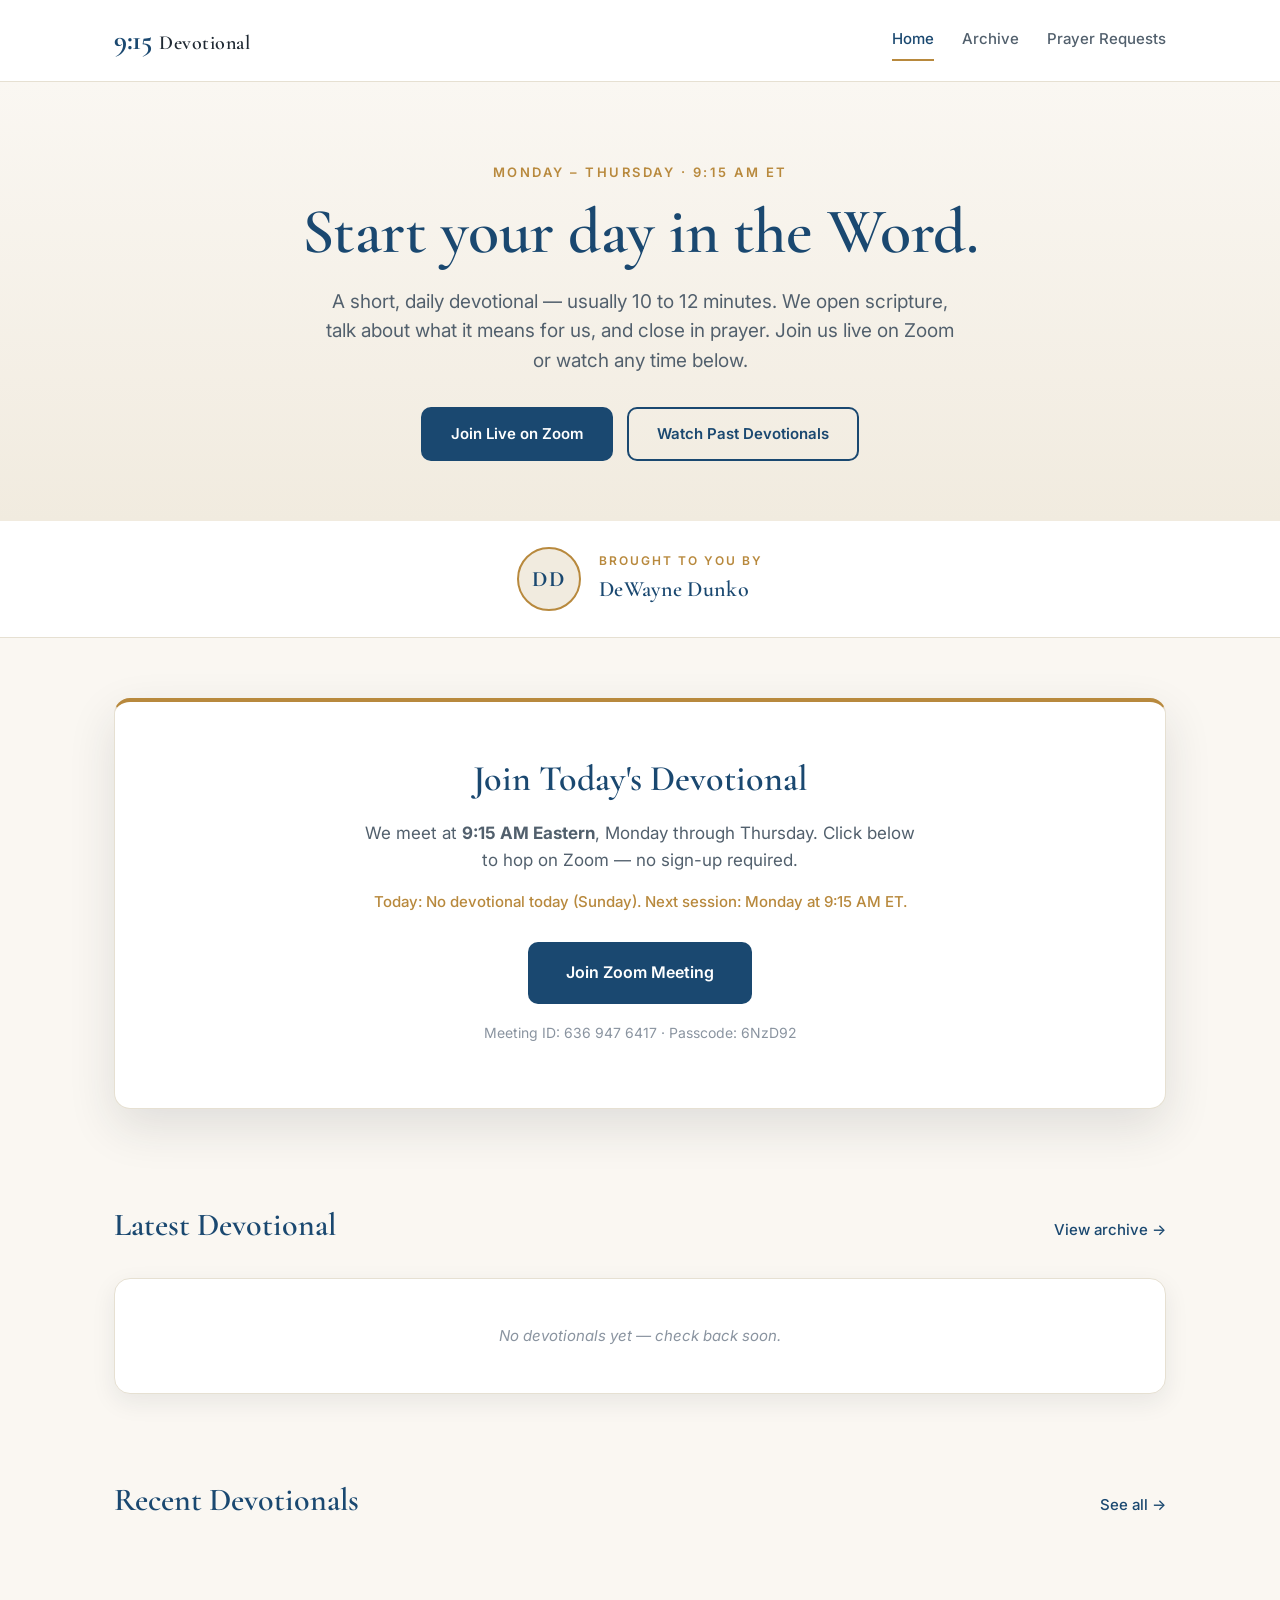
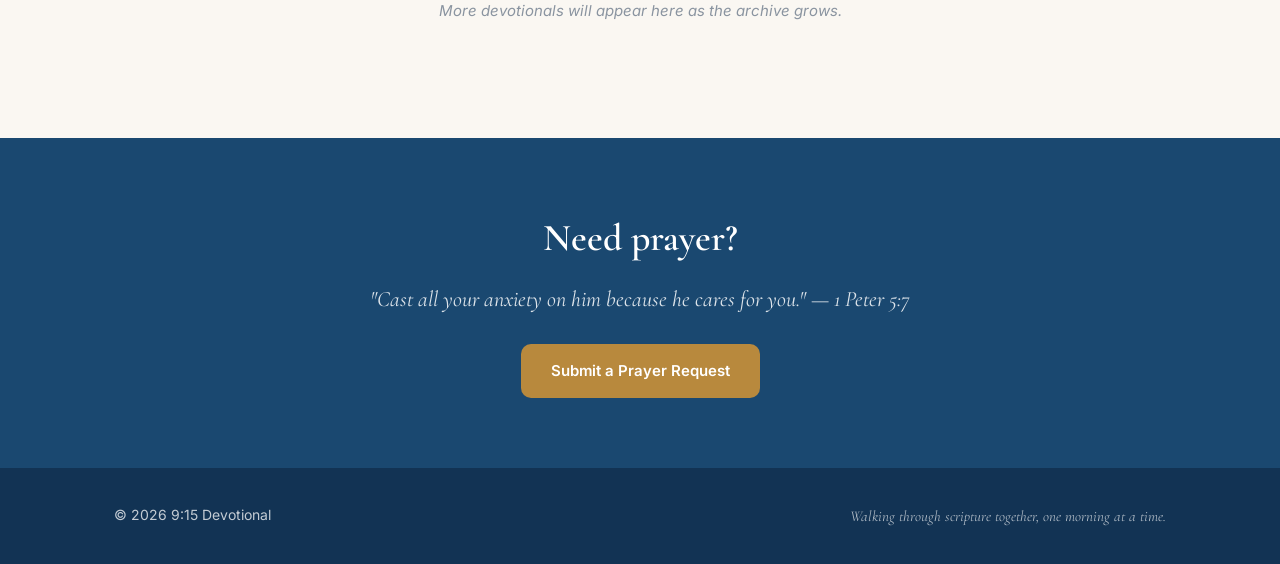
==== index.html @ aa2af839 "Initial commit — 915 Devotional site" ====
<!DOCTYPE html>
<html lang="en">
<head>
  <meta charset="UTF-8">
  <meta name="viewport" content="width=device-width, initial-scale=1.0">
  <title>9:15 Devotional — Daily Scripture & Prayer</title>
  <meta name="description" content="A daily 9:15 AM devotional on Zoom, Monday through Thursday. Watch past devotionals, join live, and submit prayer requests.">
  <link rel="stylesheet" href="styles.css">
  <link rel="preconnect" href="https://fonts.googleapis.com">
  <link rel="preconnect" href="https://fonts.gstatic.com" crossorigin>
  <link href="https://fonts.googleapis.com/css2?family=Cormorant+Garamond:wght@500;600;700&family=Inter:wght@400;500;600&display=swap" rel="stylesheet">
</head>
<body>

  <header class="site-header">
    <div class="container header-inner">
      <a href="index.html" class="logo">
        <span class="logo-mark">9:15</span>
        <span class="logo-text">Devotional</span>
      </a>
      <nav class="nav">
        <a href="index.html" class="active">Home</a>
        <a href="devotionals.html">Archive</a>
        <a href="prayer.html">Prayer Requests</a>
      </nav>
    </div>
  </header>

  <section class="hero">
    <div class="container">
      <p class="eyebrow">Monday – Thursday · 9:15 AM ET</p>
      <h1>Start your day in the Word.</h1>
      <p class="lede">A short, daily devotional — usually 10 to 12 minutes. We open scripture, talk about what it means for us, and close in prayer. Join us live on Zoom or watch any time below.</p>
      <div class="hero-cta">
        <a href="#join-live" class="btn btn-primary">Join Live on Zoom</a>
        <a href="devotionals.html" class="btn btn-ghost">Watch Past Devotionals</a>
      </div>
    </div>
  </section>

  <section class="host-strip">
    <div class="container">
      <div class="host-strip-inner">
        <div class="host-photo">
          <img src="images/dewayne.png" alt="DeWayne Dunko" onerror="this.style.display='none'; this.parentElement.classList.add('host-photo-placeholder');">
        </div>
        <div class="host-text">
          <p class="host-label">Brought to you by</p>
          <p class="host-name">DeWayne Dunko</p>
        </div>
      </div>
    </div>
  </section>

  <section id="join-live" class="join-live">
    <div class="container">
      <div class="join-card">
        <div class="join-card-body">
          <h2>Join Today's Devotional</h2>
          <p>We meet at <strong>9:15 AM Eastern</strong>, Monday through Thursday. Click below to hop on Zoom — no sign-up required.</p>
          <p class="schedule-note">Today: <span id="today-status">checking schedule…</span></p>
          <a id="zoom-link" href="https://zoom.us/j/REPLACE_WITH_MEETING_ID" target="_blank" rel="noopener" class="btn btn-primary btn-lg">Join Zoom Meeting</a>
          <p class="meeting-id" id="zoom-meta">Meeting ID: <span id="zoom-id">REPLACE_WITH_MEETING_ID</span> · Passcode: <span id="zoom-pass">REPLACE</span></p>
        </div>
      </div>
    </div>
  </section>

  <section class="latest">
    <div class="container">
      <div class="section-head">
        <h2>Latest Devotional</h2>
        <a href="devotionals.html" class="view-all">View archive →</a>
      </div>
      <div id="latest-devotional" class="latest-card">
        <p class="loading">Loading latest devotional…</p>
      </div>
    </div>
  </section>

  <section class="recent">
    <div class="container">
      <div class="section-head">
        <h2>Recent Devotionals</h2>
        <a href="devotionals.html" class="view-all">See all →</a>
      </div>
      <div id="recent-list" class="card-grid">
        <p class="loading">Loading recent devotionals…</p>
      </div>
    </div>
  </section>

  <section class="prayer-cta">
    <div class="container">
      <div class="prayer-cta-inner">
        <h2>Need prayer?</h2>
        <p>"Cast all your anxiety on him because he cares for you." — 1 Peter 5:7</p>
        <a href="prayer.html" class="btn btn-primary">Submit a Prayer Request</a>
      </div>
    </div>
  </section>

  <footer class="site-footer">
    <div class="container footer-inner">
      <p>&copy; <span id="year"></span> 9:15 Devotional</p>
      <p class="footer-note">Walking through scripture together, one morning at a time.</p>
    </div>
  </footer>

  <script src="script.js"></script>
</body>
</html>
---- styles.css ----
/* ============================================
   9:15 Devotional — Stylesheet
   Clean, faith-focused, mobile-first.
   ============================================ */

:root {
  --color-bg: #faf7f2;
  --color-bg-alt: #f1ebdf;
  --color-surface: #ffffff;
  --color-text: #1f2933;
  --color-text-soft: #52606d;
  --color-muted: #8a94a0;
  --color-accent: #1a4870;        /* deep navy — trustworthy, devotional */
  --color-accent-dark: #123354;
  --color-gold: #b8893d;           /* warm scripture gold */
  --color-gold-soft: #d8b370;
  --color-border: #e6e0d2;
  --shadow-sm: 0 2px 6px rgba(31, 41, 51, 0.06);
  --shadow-md: 0 8px 24px rgba(31, 41, 51, 0.08);
  --shadow-lg: 0 18px 48px rgba(31, 41, 51, 0.12);
  --radius: 10px;
  --radius-lg: 16px;
  --container: 1100px;
  --font-serif: "Cormorant Garamond", Georgia, "Times New Roman", serif;
  --font-sans: "Inter", -apple-system, BlinkMacSystemFont, "Segoe UI", Roboto, sans-serif;
}

* {
  box-sizing: border-box;
}

html, body {
  margin: 0;
  padding: 0;
}

body {
  font-family: var(--font-sans);
  color: var(--color-text);
  background: var(--color-bg);
  line-height: 1.6;
  -webkit-font-smoothing: antialiased;
  -moz-osx-font-smoothing: grayscale;
}

img {
  max-width: 100%;
  display: block;
}

a {
  color: var(--color-accent);
  text-decoration: none;
}
a:hover {
  text-decoration: underline;
}

.container {
  max-width: var(--container);
  margin: 0 auto;
  padding: 0 24px;
}

.container.narrow {
  max-width: 720px;
}

/* ---------- Header ---------- */

.site-header {
  background: var(--color-surface);
  border-bottom: 1px solid var(--color-border);
  position: sticky;
  top: 0;
  z-index: 50;
  backdrop-filter: blur(8px);
}

.header-inner {
  display: flex;
  align-items: center;
  justify-content: space-between;
  padding: 18px 24px;
  gap: 24px;
}

.logo {
  display: flex;
  align-items: baseline;
  gap: 8px;
  text-decoration: none;
  color: var(--color-accent);
}

.logo-mark {
  font-family: var(--font-serif);
  font-size: 28px;
  font-weight: 700;
  color: var(--color-accent);
  letter-spacing: -0.5px;
}

.logo-text {
  font-family: var(--font-serif);
  font-size: 20px;
  color: var(--color-text);
  font-weight: 600;
  letter-spacing: 0.5px;
}

.nav {
  display: flex;
  gap: 28px;
  align-items: center;
}

.nav a {
  color: var(--color-text-soft);
  text-decoration: none;
  font-weight: 500;
  font-size: 15px;
  padding: 8px 0;
  border-bottom: 2px solid transparent;
  transition: color 0.15s, border-color 0.15s;
}

.nav a:hover {
  color: var(--color-accent);
}

.nav a.active {
  color: var(--color-accent);
  border-bottom-color: var(--color-gold);
}

/* ---------- Hero ---------- */

.hero {
  padding: 80px 0 60px;
  text-align: center;
  background: linear-gradient(180deg, var(--color-bg) 0%, var(--color-bg-alt) 100%);
}

.eyebrow {
  font-size: 13px;
  text-transform: uppercase;
  letter-spacing: 2.5px;
  color: var(--color-gold);
  font-weight: 600;
  margin: 0 0 14px;
}

.hero h1 {
  font-family: var(--font-serif);
  font-size: clamp(40px, 6vw, 64px);
  font-weight: 600;
  line-height: 1.1;
  margin: 0 0 20px;
  color: var(--color-accent);
  letter-spacing: -0.5px;
}

.lede {
  font-size: 19px;
  color: var(--color-text-soft);
  max-width: 640px;
  margin: 0 auto 32px;
  line-height: 1.55;
}

.hero-cta {
  display: flex;
  gap: 14px;
  justify-content: center;
  flex-wrap: wrap;
}

/* ---------- Page hero (other pages) ---------- */

.page-hero {
  padding: 60px 0 40px;
  background: linear-gradient(180deg, var(--color-bg) 0%, var(--color-bg-alt) 100%);
  text-align: center;
}

.page-hero h1 {
  font-family: var(--font-serif);
  font-size: clamp(34px, 5vw, 50px);
  font-weight: 600;
  margin: 0 0 16px;
  color: var(--color-accent);
}

/* ---------- Buttons ---------- */

.btn {
  display: inline-block;
  padding: 13px 28px;
  border-radius: var(--radius);
  font-weight: 600;
  font-size: 15px;
  text-decoration: none;
  cursor: pointer;
  border: 2px solid transparent;
  transition: transform 0.1s, box-shadow 0.15s, background 0.15s;
  font-family: var(--font-sans);
}

.btn:hover {
  text-decoration: none;
  transform: translateY(-1px);
  box-shadow: var(--shadow-md);
}

.btn:active {
  transform: translateY(0);
}

.btn-primary {
  background: var(--color-accent);
  color: white;
}

.btn-primary:hover {
  background: var(--color-accent-dark);
  color: white;
}

.btn-ghost {
  background: transparent;
  color: var(--color-accent);
  border-color: var(--color-accent);
}

.btn-ghost:hover {
  background: var(--color-accent);
  color: white;
}

.btn-lg {
  padding: 16px 36px;
  font-size: 16px;
}

/* ---------- Host strip (Brought to you by) ---------- */

.host-strip {
  padding: 26px 0;
  background: var(--color-surface);
  border-bottom: 1px solid var(--color-border);
}

.host-strip-inner {
  display: flex;
  align-items: center;
  justify-content: center;
  gap: 18px;
  flex-wrap: wrap;
}

.host-photo {
  width: 64px;
  height: 64px;
  border-radius: 50%;
  overflow: hidden;
  background: var(--color-bg-alt);
  border: 2px solid var(--color-gold);
  flex-shrink: 0;
  display: flex;
  align-items: center;
  justify-content: center;
}

.host-photo img {
  width: 100%;
  height: 100%;
  object-fit: cover;
}

/* Fallback when the photo file isn't there yet */
.host-photo-placeholder::before {
  content: "DD";
  font-family: var(--font-serif);
  font-weight: 700;
  font-size: 22px;
  color: var(--color-accent);
  letter-spacing: 1px;
}

.host-text {
  text-align: left;
}

.host-label {
  margin: 0;
  font-size: 12px;
  letter-spacing: 2px;
  text-transform: uppercase;
  color: var(--color-gold);
  font-weight: 600;
}

.host-name {
  margin: 2px 0 0;
  font-family: var(--font-serif);
  font-size: 22px;
  font-weight: 600;
  color: var(--color-accent);
  letter-spacing: 0.3px;
}

@media (max-width: 480px) {
  .host-strip-inner {
    gap: 14px;
  }
  .host-photo {
    width: 56px;
    height: 56px;
  }
  .host-name {
    font-size: 19px;
  }
}

/* ---------- Join Live card ---------- */

.join-live {
  padding: 60px 0;
}

.join-card {
  background: var(--color-surface);
  border-radius: var(--radius-lg);
  box-shadow: var(--shadow-lg);
  border: 1px solid var(--color-border);
  border-top: 4px solid var(--color-gold);
  overflow: hidden;
}

.join-card-body {
  padding: 48px 40px;
  text-align: center;
}

.join-card h2 {
  font-family: var(--font-serif);
  font-size: 36px;
  font-weight: 600;
  margin: 0 0 12px;
  color: var(--color-accent);
}

.join-card p {
  color: var(--color-text-soft);
  font-size: 17px;
  max-width: 560px;
  margin: 0 auto 16px;
}

.schedule-note {
  font-size: 15px !important;
  color: var(--color-gold) !important;
  font-weight: 500;
  margin-bottom: 28px !important;
}

.meeting-id {
  font-size: 14px !important;
  color: var(--color-muted) !important;
  margin-top: 18px !important;
  font-family: var(--font-sans);
}

/* ---------- Section heads ---------- */

.section-head {
  display: flex;
  align-items: baseline;
  justify-content: space-between;
  margin-bottom: 28px;
  flex-wrap: wrap;
  gap: 12px;
}

.section-head h2 {
  font-family: var(--font-serif);
  font-size: 32px;
  font-weight: 600;
  margin: 0;
  color: var(--color-accent);
}

.view-all {
  font-size: 15px;
  font-weight: 500;
  color: var(--color-accent);
}

/* ---------- Latest devotional (featured) ---------- */

.latest {
  padding: 30px 0 50px;
}

.latest-card {
  background: var(--color-surface);
  border-radius: var(--radius-lg);
  box-shadow: var(--shadow-md);
  border: 1px solid var(--color-border);
  overflow: hidden;
  display: grid;
  grid-template-columns: 1.4fr 1fr;
}

@media (max-width: 760px) {
  .latest-card {
    grid-template-columns: 1fr;
  }
}

.latest-card .video-wrap {
  position: relative;
  width: 100%;
  padding-top: 56.25%; /* 16:9 */
  background: #000;
}

.latest-card .video-wrap iframe {
  position: absolute;
  inset: 0;
  width: 100%;
  height: 100%;
  border: 0;
}

.latest-card .latest-meta {
  padding: 36px 36px;
  display: flex;
  flex-direction: column;
  justify-content: center;
}

.latest-card .latest-date {
  font-size: 13px;
  color: var(--color-gold);
  font-weight: 600;
  letter-spacing: 1.5px;
  text-transform: uppercase;
  margin: 0 0 8px;
}

.latest-card h3 {
  font-family: var(--font-serif);
  font-size: 28px;
  font-weight: 600;
  margin: 0 0 14px;
  color: var(--color-accent);
  line-height: 1.2;
}

.latest-card .scriptures {
  font-size: 14px;
  color: var(--color-text-soft);
  margin: 0 0 16px;
}

.scriptures-label {
  font-weight: 600;
  color: var(--color-text);
}

.latest-card .summary {
  color: var(--color-text-soft);
  font-size: 15px;
  margin: 0;
}

/* ---------- Card grid ---------- */

.recent {
  padding: 30px 0 70px;
}

.archive {
  padding: 40px 0 80px;
}

.card-grid {
  display: grid;
  grid-template-columns: repeat(3, 1fr);
  gap: 24px;
}

@media (max-width: 920px) {
  .card-grid { grid-template-columns: repeat(2, 1fr); }
}
@media (max-width: 600px) {
  .card-grid { grid-template-columns: 1fr; }
}

.devo-card {
  background: var(--color-surface);
  border-radius: var(--radius);
  box-shadow: var(--shadow-sm);
  border: 1px solid var(--color-border);
  overflow: hidden;
  display: flex;
  flex-direction: column;
  transition: transform 0.15s, box-shadow 0.15s;
}

.devo-card:hover {
  transform: translateY(-3px);
  box-shadow: var(--shadow-md);
}

.devo-card .video-wrap {
  position: relative;
  width: 100%;
  padding-top: 56.25%;
  background: #000;
}

.devo-card .video-wrap iframe {
  position: absolute;
  inset: 0;
  width: 100%;
  height: 100%;
  border: 0;
}

.devo-card .card-body {
  padding: 20px 22px 22px;
  flex: 1;
  display: flex;
  flex-direction: column;
}

.devo-card .card-date {
  font-size: 12px;
  color: var(--color-gold);
  font-weight: 600;
  letter-spacing: 1.5px;
  text-transform: uppercase;
  margin: 0 0 6px;
}

.devo-card h3 {
  font-family: var(--font-serif);
  font-size: 22px;
  font-weight: 600;
  margin: 0 0 10px;
  color: var(--color-accent);
  line-height: 1.25;
}

.devo-card .scriptures {
  font-size: 13.5px;
  color: var(--color-text-soft);
  margin: 0;
}

.devo-card .summary {
  font-size: 14px;
  color: var(--color-text-soft);
  margin: 10px 0 0;
}

/* ---------- Search bar ---------- */

.search-bar {
  margin: 24px auto 0;
  max-width: 540px;
  position: relative;
}

.search-bar input {
  width: 100%;
  padding: 14px 18px;
  font-size: 15px;
  border: 1px solid var(--color-border);
  border-radius: var(--radius);
  background: var(--color-surface);
  font-family: var(--font-sans);
  transition: border-color 0.15s, box-shadow 0.15s;
}

.search-bar input:focus {
  outline: none;
  border-color: var(--color-accent);
  box-shadow: 0 0 0 3px rgba(26, 72, 112, 0.12);
}

.search-count {
  display: block;
  margin-top: 10px;
  font-size: 13px;
  color: var(--color-muted);
}

/* ---------- Prayer CTA ---------- */

.prayer-cta {
  background: var(--color-accent);
  color: white;
  padding: 70px 0;
  text-align: center;
}

.prayer-cta-inner h2 {
  font-family: var(--font-serif);
  font-size: 38px;
  font-weight: 600;
  margin: 0 0 14px;
  color: white;
}

.prayer-cta-inner p {
  font-family: var(--font-serif);
  font-size: 22px;
  color: rgba(255, 255, 255, 0.85);
  font-style: italic;
  margin: 0 0 26px;
}

.prayer-cta .btn-primary {
  background: var(--color-gold);
  color: white;
}
.prayer-cta .btn-primary:hover {
  background: var(--color-gold-soft);
}

/* ---------- Prayer form ---------- */

.prayer-form-section {
  padding: 50px 0 80px;
}

.form-card {
  background: var(--color-surface);
  border-radius: var(--radius-lg);
  box-shadow: var(--shadow-md);
  border: 1px solid var(--color-border);
  padding: 44px 40px;
}

@media (max-width: 600px) {
  .form-card { padding: 28px 22px; }
}

.field {
  margin-bottom: 22px;
}

.field label {
  display: block;
  font-weight: 600;
  margin-bottom: 8px;
  font-size: 14.5px;
  color: var(--color-text);
}

.optional {
  font-weight: 400;
  color: var(--color-muted);
  font-size: 13px;
}

.field input[type="text"],
.field input[type="email"],
.field textarea {
  width: 100%;
  padding: 12px 14px;
  font-size: 15px;
  border: 1px solid var(--color-border);
  border-radius: var(--radius);
  background: var(--color-bg);
  font-family: var(--font-sans);
  color: var(--color-text);
  transition: border-color 0.15s, box-shadow 0.15s;
}

.field input:focus,
.field textarea:focus {
  outline: none;
  border-color: var(--color-accent);
  box-shadow: 0 0 0 3px rgba(26, 72, 112, 0.12);
  background: white;
}

.field textarea {
  resize: vertical;
  min-height: 140px;
}

.checkbox-field label {
  display: flex;
  align-items: center;
  gap: 10px;
  font-weight: 500;
  cursor: pointer;
  font-size: 14.5px;
  color: var(--color-text-soft);
}

.checkbox-field input[type="checkbox"] {
  width: 18px;
  height: 18px;
  margin: 0;
  accent-color: var(--color-accent);
}

.form-note {
  text-align: center;
  margin: 18px 0 0;
  font-size: 13.5px;
  color: var(--color-muted);
}

.form-card button[type="submit"] {
  width: 100%;
  margin-top: 6px;
}

.form-success {
  text-align: center;
  padding: 30px 0;
}

.form-success h3 {
  font-family: var(--font-serif);
  font-size: 30px;
  color: var(--color-accent);
  margin: 0 0 14px;
}

.form-success p {
  font-size: 16px;
  color: var(--color-text-soft);
  margin: 8px 0;
}

.hidden {
  display: none;
}

/* ---------- Loading & empty states ---------- */

.loading,
.empty-state {
  color: var(--color-muted);
  font-style: italic;
  font-size: 15px;
  text-align: center;
  padding: 30px;
  grid-column: 1 / -1;
}

/* ---------- Footer ---------- */

.site-footer {
  background: var(--color-accent-dark);
  color: rgba(255, 255, 255, 0.75);
  padding: 36px 0;
  margin-top: 0;
}

.footer-inner {
  display: flex;
  justify-content: space-between;
  align-items: center;
  flex-wrap: wrap;
  gap: 12px;
}

.footer-inner p {
  margin: 0;
  font-size: 14px;
}

.footer-note {
  font-family: var(--font-serif);
  font-style: italic;
  font-size: 15px !important;
  color: rgba(255, 255, 255, 0.65);
}

/* ---------- Mobile nav ---------- */

@media (max-width: 580px) {
  .header-inner {
    flex-direction: column;
    gap: 12px;
    padding: 14px 20px;
  }
  .nav {
    gap: 18px;
    font-size: 14px;
  }
  .hero {
    padding: 50px 0 40px;
  }
  .join-card-body {
    padding: 32px 24px;
  }
  .join-card h2 {
    font-size: 28px;
  }
  .latest-card .latest-meta {
    padding: 24px;
  }
}
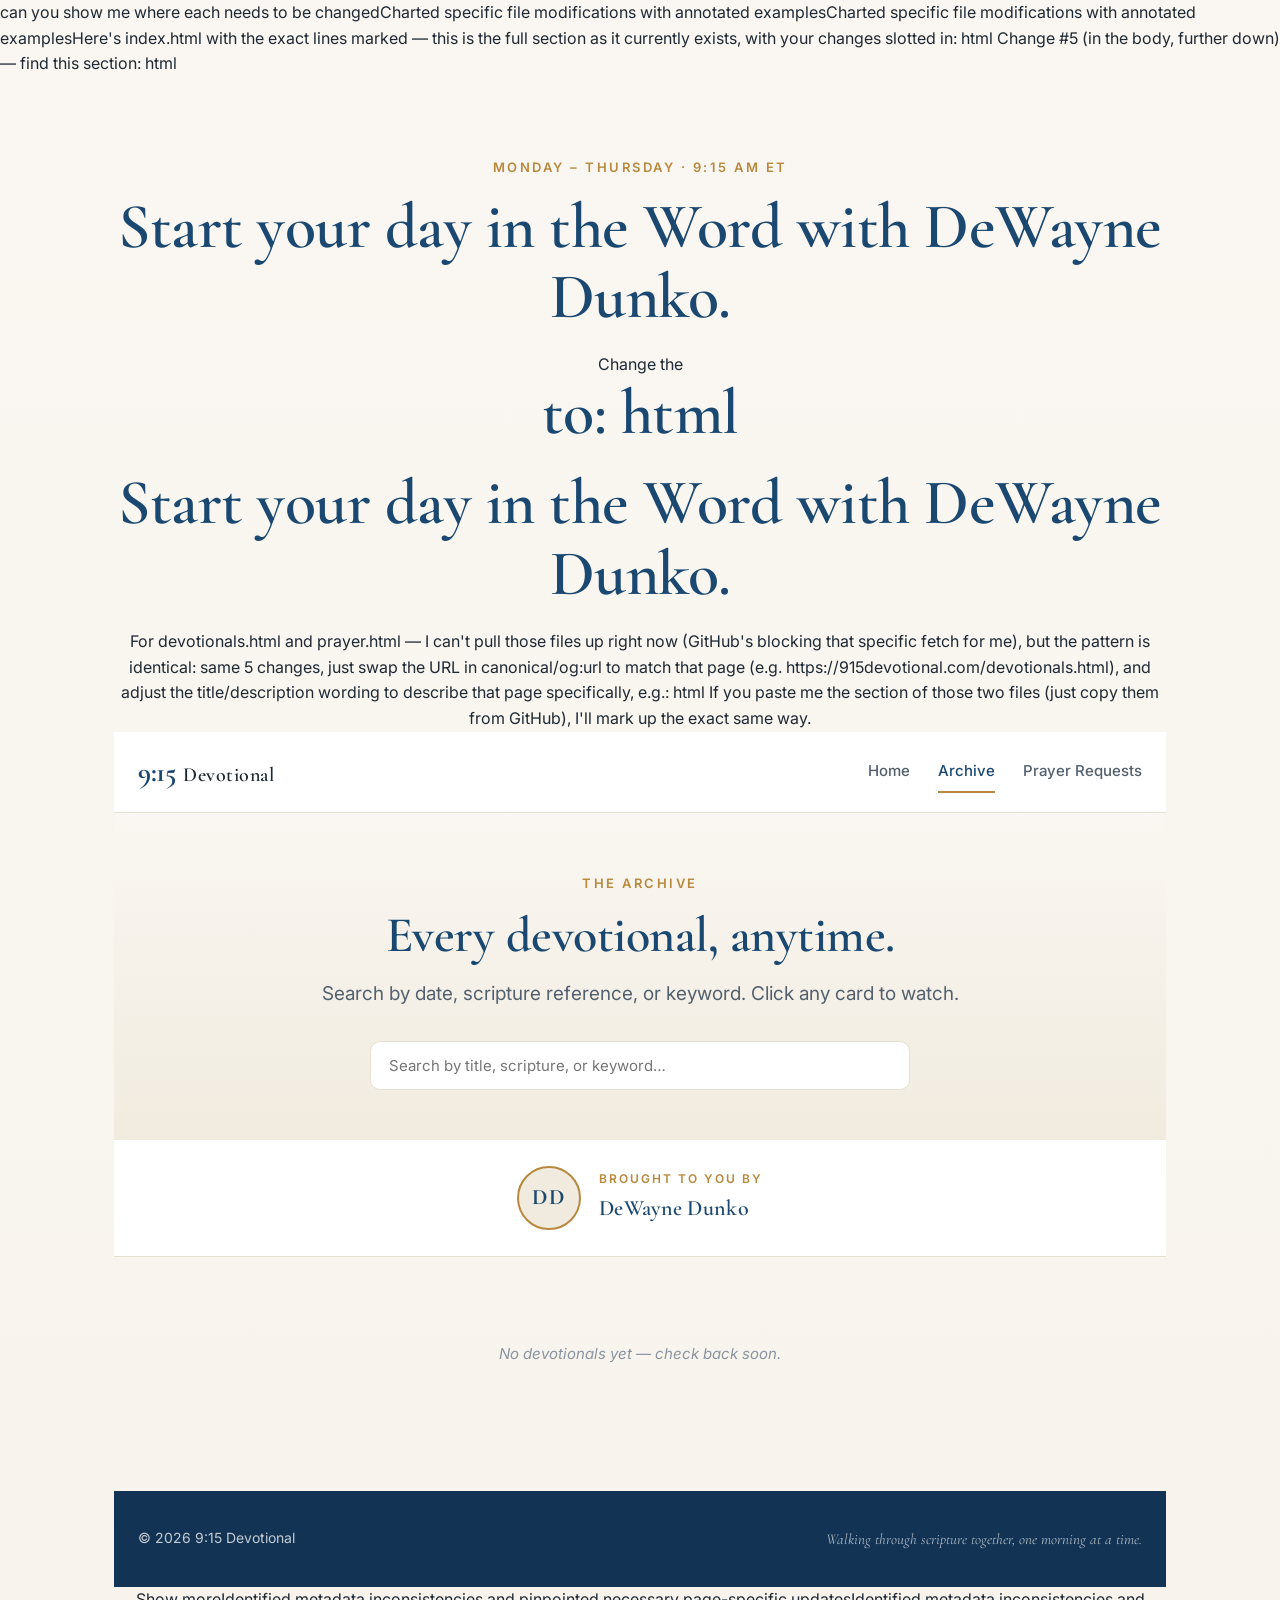
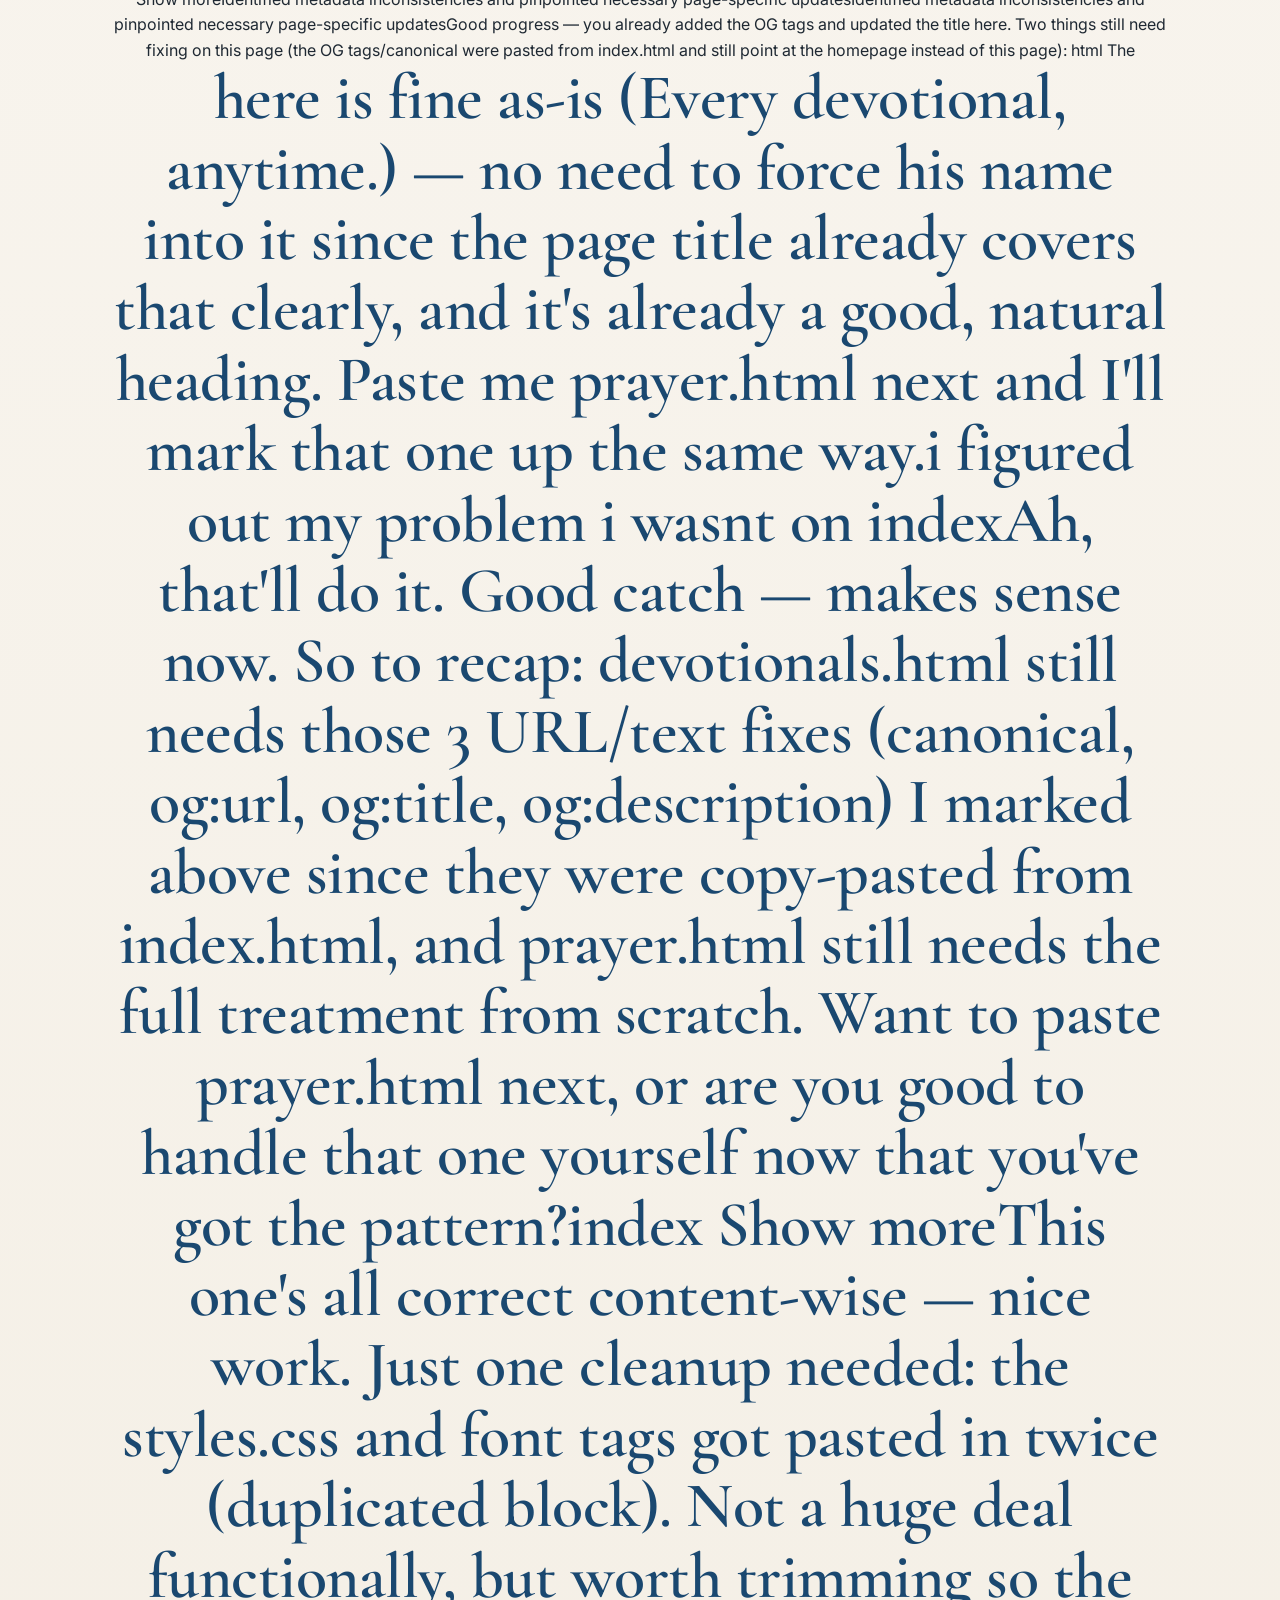
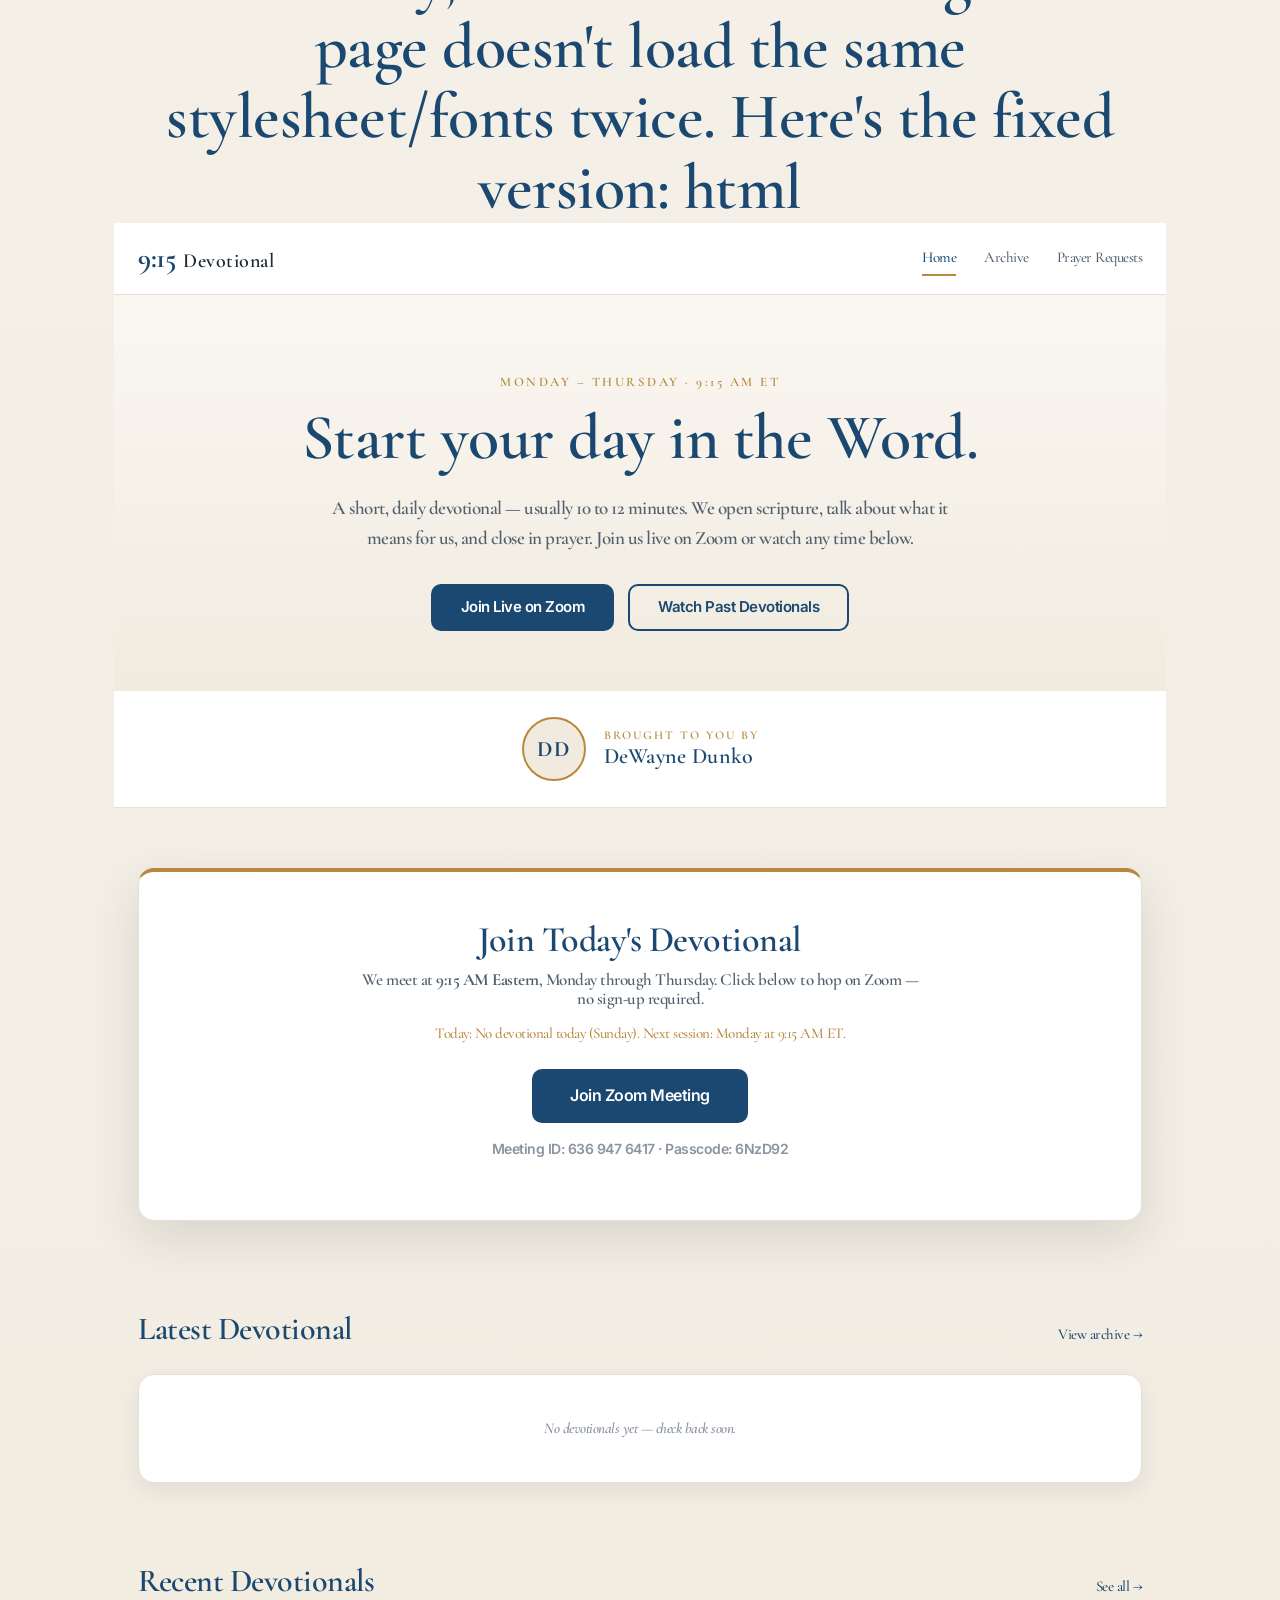
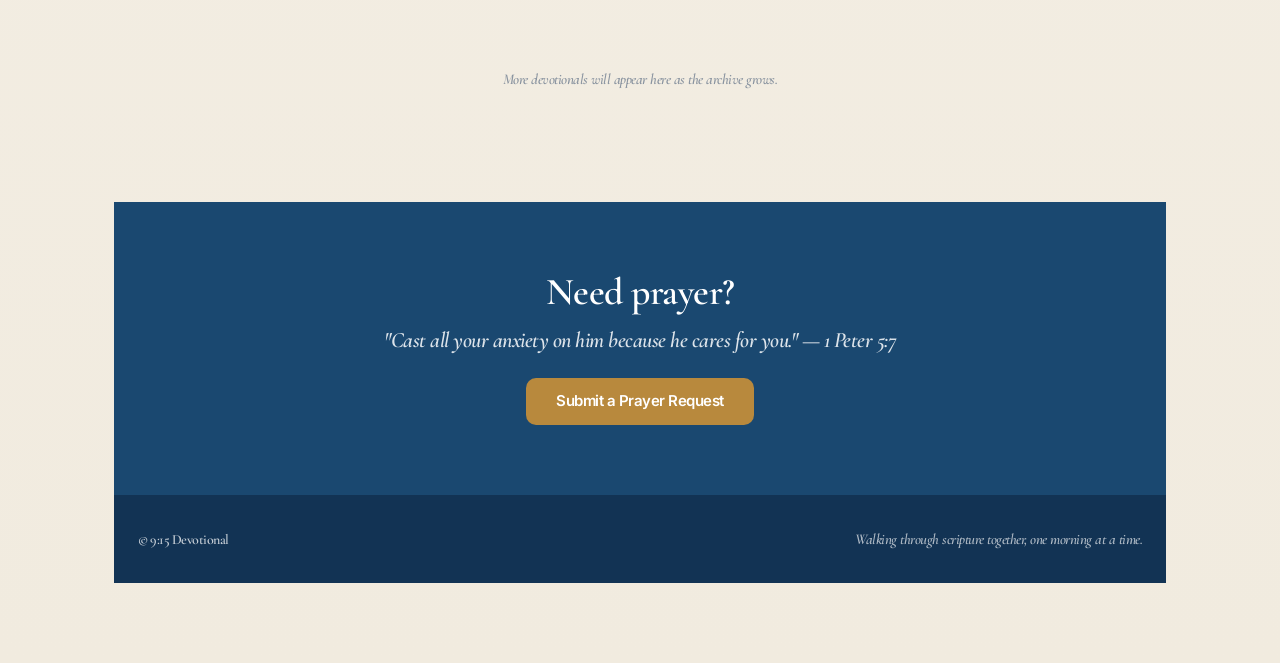
==== commit e1932a15: "Update index.html" ====
--- a/index.html
+++ b/index.html
@@ -1,14 +1,250 @@
-<!DOCTYPE html>
+can you show me where each needs to be changedCharted specific file modifications with annotated examplesCharted specific file modifications with annotated examplesHere's index.html with the exact lines marked — this is the full <head> section as it currently exists, with your changes slotted in:
+html<!DOCTYPE html>
+<html lang="en">
+<head>
+<meta charset="UTF-8">
+<meta name="viewport" content="width=device-width, initial-scale=1.0">
+
+<!-- CHANGE #1: replace this line -->
+<title>9:15 Devotional — Daily Scripture & Prayer</title>
+<!-- WITH: -->
+<title>DeWayne Dunko — 9:15 Devotional | Daily Scripture & Prayer</title>
+
+<!-- CHANGE #2: replace this line -->
+<meta name="description" content="A daily 9:15 AM devotional on Zoom, Monday through Thursday. Watch past devotionals, join live, and submit prayer requests.">
+<!-- WITH: -->
+<meta name="description" content="Join DeWayne Dunko for the 9:15 AM devotional on Zoom, Monday through Thursday. Watch past devotionals, join live, and submit prayer requests.">
+
+<!-- CHANGE #3: add these new lines right after the description -->
+<link rel="canonical" href="https://915devotional.com/">
+<meta property="og:title" content="DeWayne Dunko — 9:15 Devotional">
+<meta property="og:description" content="Join DeWayne Dunko for the 9:15 AM devotional on Zoom, Monday through Thursday.">
+<meta property="og:type" content="website">
+<meta property="og:url" content="https://915devotional.com/">
+<meta property="og:image" content="https://915devotional.com/images/dewayne.png">
+
+<link rel="stylesheet" href="styles.css">
+<link rel="preconnect" href="https://fonts.googleapis.com">
+<link rel="preconnect" href="https://fonts.gstatic.com" crossorigin>
+<link href="https://fonts.googleapis.com/css2?family=Cormorant+Garamond:wght@500;600;700&family=Inter:wght@400;500;600&display=swap" rel="stylesheet">
+
+<!-- CHANGE #4: add this JSON-LD block right before </head> -->
+<script type="application/ld+json">
+{
+  "@context": "https://schema.org",
+  "@type": "WebSite",
+  "name": "9:15 Devotional",
+  "url": "https://915devotional.com/",
+  "author": {
+    "@type": "Person",
+    "name": "DeWayne Dunko"
+  }
+}
+</script>
+</head>
+<body>
+Change #5 (in the body, further down) — find this section:
+html<section class="hero">
+<div class="container">
+<p class="eyebrow">Monday – Thursday · 9:15 AM ET</p>
+<h1>Start your day in the Word with DeWayne Dunko.</h1>   <!-- ← change this line -->
+Change the <h1> to:
+html<h1>Start your day in the Word with DeWayne Dunko.</h1>
+
+For devotionals.html and prayer.html — I can't pull those files up right now (GitHub's blocking that specific fetch for me), but the pattern is identical: same 5 changes, just swap the URL in canonical/og:url to match that page (e.g. https://915devotional.com/devotionals.html), and adjust the title/description wording to describe that page specifically, e.g.:
+html<title>Devotional Archive with DeWayne Dunko | 9:15 Devotional</title>
+<title>Submit a Prayer Request | 9:15 Devotional with DeWayne Dunko</title>
+If you paste me the <head> section of those two files (just copy them from GitHub), I'll mark up the exact same way.<!DOCTYPE html>
 <html lang="en">
 <head>
   <meta charset="UTF-8">
   <meta name="viewport" content="width=device-width, initial-scale=1.0">
-  <title>9:15 Devotional — Daily Scripture & Prayer</title>
-  <meta name="description" content="A daily 9:15 AM devotional on Zoom, Monday through Thursday. Watch past devotionals, join live, and submit prayer requests.">
+  <link rel="canonical" href="https://915devotional.com/">
+<meta property="og:title" content="9:15 Devotional — Daily Scripture & Prayer">
+<meta property="og:description" content="A daily 9:15 AM devotional on Zoom, Monday through Thursday.">
+<meta property="og:type" content="website">
+<meta property="og:url" content="https://915devotional.com/">
+<meta property="og:image" content="https://915devotional.com/images/dewayne.png">
+  <title>DeWayne Dunko — 9:15 Devotional | Daily Scripture & Prayer</title>
+  <meta name="description" content="Watch every 9:15 morning devotional. Search by date, scripture, or topic.">
   <link rel="stylesheet" href="styles.css">
   <link rel="preconnect" href="https://fonts.googleapis.com">
   <link rel="preconnect" href="https://fonts.gstatic.com" crossorigin>
   <link href="https://fonts.googleapis.com/css2?family=Cormorant+Garamond:wght@500;600;700&family=Inter:wght@400;500;600&display=swap" rel="stylesheet">
+</head>
+<body>
+  <header class="site-header">
+    <div class="container header-inner">
+      <a href="index.html" class="logo">
+        <span class="logo-mark">9:15</span>
+        <span class="logo-text">Devotional</span>
+      </a>
+      <nav class="nav">
+        <a href="index.html">Home</a>
+        <a href="devotionals.html" class="active">Archive</a>
+        <a href="prayer.html">Prayer Requests</a>
+      </nav>
+    </div>
+  </header>
+  <section class="page-hero">
+    <div class="container">
+      <p class="eyebrow">The Archive</p>
+      <h1>Every devotional, anytime.</h1>
+      <p class="lede">Search by date, scripture reference, or keyword. Click any card to watch.</p>
+      <div class="search-bar">
+        <input type="search" id="search-input" placeholder="Search by title, scripture, or keyword…" aria-label="Search devotionals">
+        <span class="search-count" id="search-count"></span>
+      </div>
+    </div>
+  </section>
+  <section class="host-strip">
+    <div class="container">
+      <div class="host-strip-inner">
+        <div class="host-photo">
+          <img src="images/dewayne.png" alt="DeWayne Dunko" onerror="this.style.display='none'; this.parentElement.classList.add('host-photo-placeholder');">
+        </div>
+        <div class="host-text">
+          <p class="host-label">Brought to you by</p>
+          <p class="host-name">DeWayne Dunko</p>
+        </div>
+      </div>
+    </div>
+  </section>
+  <section class="archive">
+    <div class="container">
+      <div id="archive-list" class="card-grid">
+        <p class="loading">Loading devotionals…</p>
+      </div>
+    </div>
+  </section>
+  <footer class="site-footer">
+    <div class="container footer-inner">
+      <p>&copy; <span id="year"></span> 9:15 Devotional</p>
+      <p class="footer-note">Walking through scripture together, one morning at a time.</p>
+    </div>
+  </footer>
+  <script src="script.js"></script>
+</body>
+</html>Show moreIdentified metadata inconsistencies and pinpointed necessary page-specific updatesIdentified metadata inconsistencies and pinpointed necessary page-specific updatesGood progress — you already added the OG tags and updated the title here. Two things still need fixing on this page (the OG tags/canonical were pasted from index.html and still point at the homepage instead of this page):
+html<!DOCTYPE html>
+<html lang="en">
+<head>
+  <meta charset="UTF-8">
+  <meta name="viewport" content="width=device-width, initial-scale=1.0">
+  
+  <!-- CHANGE #1: these 3 lines still point at the homepage — fix the URLs -->
+  <link rel="canonical" href="https://915devotional.com/">
+  <!-- change to: -->
+  <link rel="canonical" href="https://915devotional.com/devotionals.html">
+
+<meta property="og:url" content="https://915devotional.com/">
+  <!-- change to: -->
+<meta property="og:url" content="https://915devotional.com/devotionals.html">
+
+  <!-- CHANGE #2: og:title and og:description still say the OLD homepage text without DeWayne's name -->
+<meta property="og:title" content="9:15 Devotional — Daily Scripture & Prayer">
+  <!-- change to: -->
+<meta property="og:title" content="Devotional Archive with DeWayne Dunko | 9:15 Devotional">
+
+<meta property="og:description" content="A daily 9:15 AM devotional on Zoom, Monday through Thursday.">
+  <!-- change to: -->
+<meta property="og:description" content="Watch every 9:15 morning devotional with DeWayne Dunko. Search by date, scripture, or topic.">
+
+<meta property="og:type" content="website">
+<meta property="og:image" content="https://915devotional.com/images/dewayne.png">
+
+  <title>DeWayne Dunko — 9:15 Devotional | Daily Scripture & Prayer</title>
+
+  <!-- CHANGE #3: description doesn't mention his name yet -->
+  <meta name="description" content="Watch every 9:15 morning devotional. Search by date, scripture, or topic.">
+  <!-- change to: -->
+  <meta name="description" content="Watch every 9:15 morning devotional with DeWayne Dunko. Search by date, scripture, or topic.">
+
+  <link rel="stylesheet" href="styles.css">
+  <link rel="preconnect" href="https://fonts.googleapis.com">
+  <link rel="preconnect" href="https://fonts.gstatic.com" crossorigin>
+  <link href="https://fonts.googleapis.com/css2?family=Cormorant+Garamond:wght@500;600;700&family=Inter:wght@400;500;600&display=swap" rel="stylesheet">
+
+  <!-- CHANGE #4: add this JSON-LD block right before </head> -->
+  <script type="application/ld+json">
+  {
+    "@context": "https://schema.org",
+    "@type": "WebPage",
+    "name": "Devotional Archive",
+    "url": "https://915devotional.com/devotionals.html",
+    "author": {
+      "@type": "Person",
+      "name": "DeWayne Dunko"
+    }
+  }
+  </script>
+</head>
+The <h1> here is fine as-is (Every devotional, anytime.) — no need to force his name into it since the page title already covers that clearly, and it's already a good, natural heading.
+Paste me prayer.html next and I'll mark that one up the same way.i figured out my problem i wasnt on indexAh, that'll do it. Good catch — makes sense now.
+So to recap: devotionals.html still needs those 3 URL/text fixes (canonical, og:url, og:title, og:description) I marked above since they were copy-pasted from index.html, and prayer.html still needs the full treatment from scratch. Want to paste prayer.html next, or are you good to handle that one yourself now that you've got the pattern?index <!DOCTYPE html>
+<html lang="en">
+<head>
+  <meta charset="UTF-8">
+  <meta name="viewport" content="width=device-width, initial-scale=1.0">
+ <title>DeWayne Dunko — 9:15 Devotional | Daily Scripture & Prayer</title>
+  <meta name="description" content="Join DeWayne Dunko for the 9:15 AM devotional on Zoom, Monday through Thursday. Watch past devotionals, join live, and submit prayer requests.">
+  <link rel="canonical" href="https://915devotional.com/">
+<meta property="og:title" content="DeWayne Dunko — 9:15 Devotional">
+<meta property="og:description" content="Join DeWayne Dunko for the 9:15 AM devotional on Zoom, Monday through Thursday.">
+<meta property="og:type" content="website">
+<meta property="og:url" content="https://915devotional.com/">
+<meta property="og:image" content="https://915devotional.com/images/dewayne.png">
+<link rel="stylesheet" href="styles.css">
+<link rel="preconnect" href="https://fonts.googleapis.com">
+<link rel="preconnect" href="https://fonts.gstatic.com" crossorigin>
+<link href="https://fonts.googleapis.com/css2?family=Cormorant+Garamond:wght@500;600;700&family=Inter:wght@400;500;600&display=swap" rel="stylesheet">
+  <link rel="stylesheet" href="styles.css">
+  <link rel="preconnect" href="https://fonts.googleapis.com">
+  <link rel="preconnect" href="https://fonts.gstatic.com" crossorigin>
+  <link href="https://fonts.googleapis.com/css2?family=Cormorant+Garamond:wght@500;600;700&family=Inter:wght@400;500;600&display=swap" rel="stylesheet">
+  <script type="application/ld+json">
+{
+  "@context": "https://schema.org",
+  "@type": "WebSite",
+  "name": "9:15 Devotional",
+  "url": "https://915devotional.com/",
+  "author": {
+    "@type": "Person",
+    "name": "DeWayne Dunko"
+  }
+}
+</script>
+</head>Show moreThis one's all correct content-wise — nice work. Just one cleanup needed: the styles.css and font <link> tags got pasted in twice (duplicated block). Not a huge deal functionally, but worth trimming so the page doesn't load the same stylesheet/fonts twice.
+Here's the fixed version:
+html<!DOCTYPE html>
+<html lang="en">
+<head>
+  <meta charset="UTF-8">
+  <meta name="viewport" content="width=device-width, initial-scale=1.0">
+  <title>DeWayne Dunko — 9:15 Devotional | Daily Scripture & Prayer</title>
+  <meta name="description" content="Join DeWayne Dunko for the 9:15 AM devotional on Zoom, Monday through Thursday. Watch past devotionals, join live, and submit prayer requests.">
+  <link rel="canonical" href="https://915devotional.com/">
+  <meta property="og:title" content="DeWayne Dunko — 9:15 Devotional">
+  <meta property="og:description" content="Join DeWayne Dunko for the 9:15 AM devotional on Zoom, Monday through Thursday.">
+  <meta property="og:type" content="website">
+  <meta property="og:url" content="https://915devotional.com/">
+  <meta property="og:image" content="https://915devotional.com/images/dewayne.png">
+  <link rel="stylesheet" href="styles.css">
+  <link rel="preconnect" href="https://fonts.googleapis.com">
+  <link rel="preconnect" href="https://fonts.gstatic.com" crossorigin>
+  <link href="https://fonts.googleapis.com/css2?family=Cormorant+Garamond:wght@500;600;700&family=Inter:wght@400;500;600&display=swap" rel="stylesheet">
+  <script type="application/ld+json">
+{
+  "@context": "https://schema.org",
+  "@type": "WebSite",
+  "name": "9:15 Devotional",
+  "url": "https://915devotional.com/",
+  "author": {
+    "@type": "Person",
+    "name": "DeWayne Dunko"
+  }
+}
+</script>
 </head>
 <body>
 
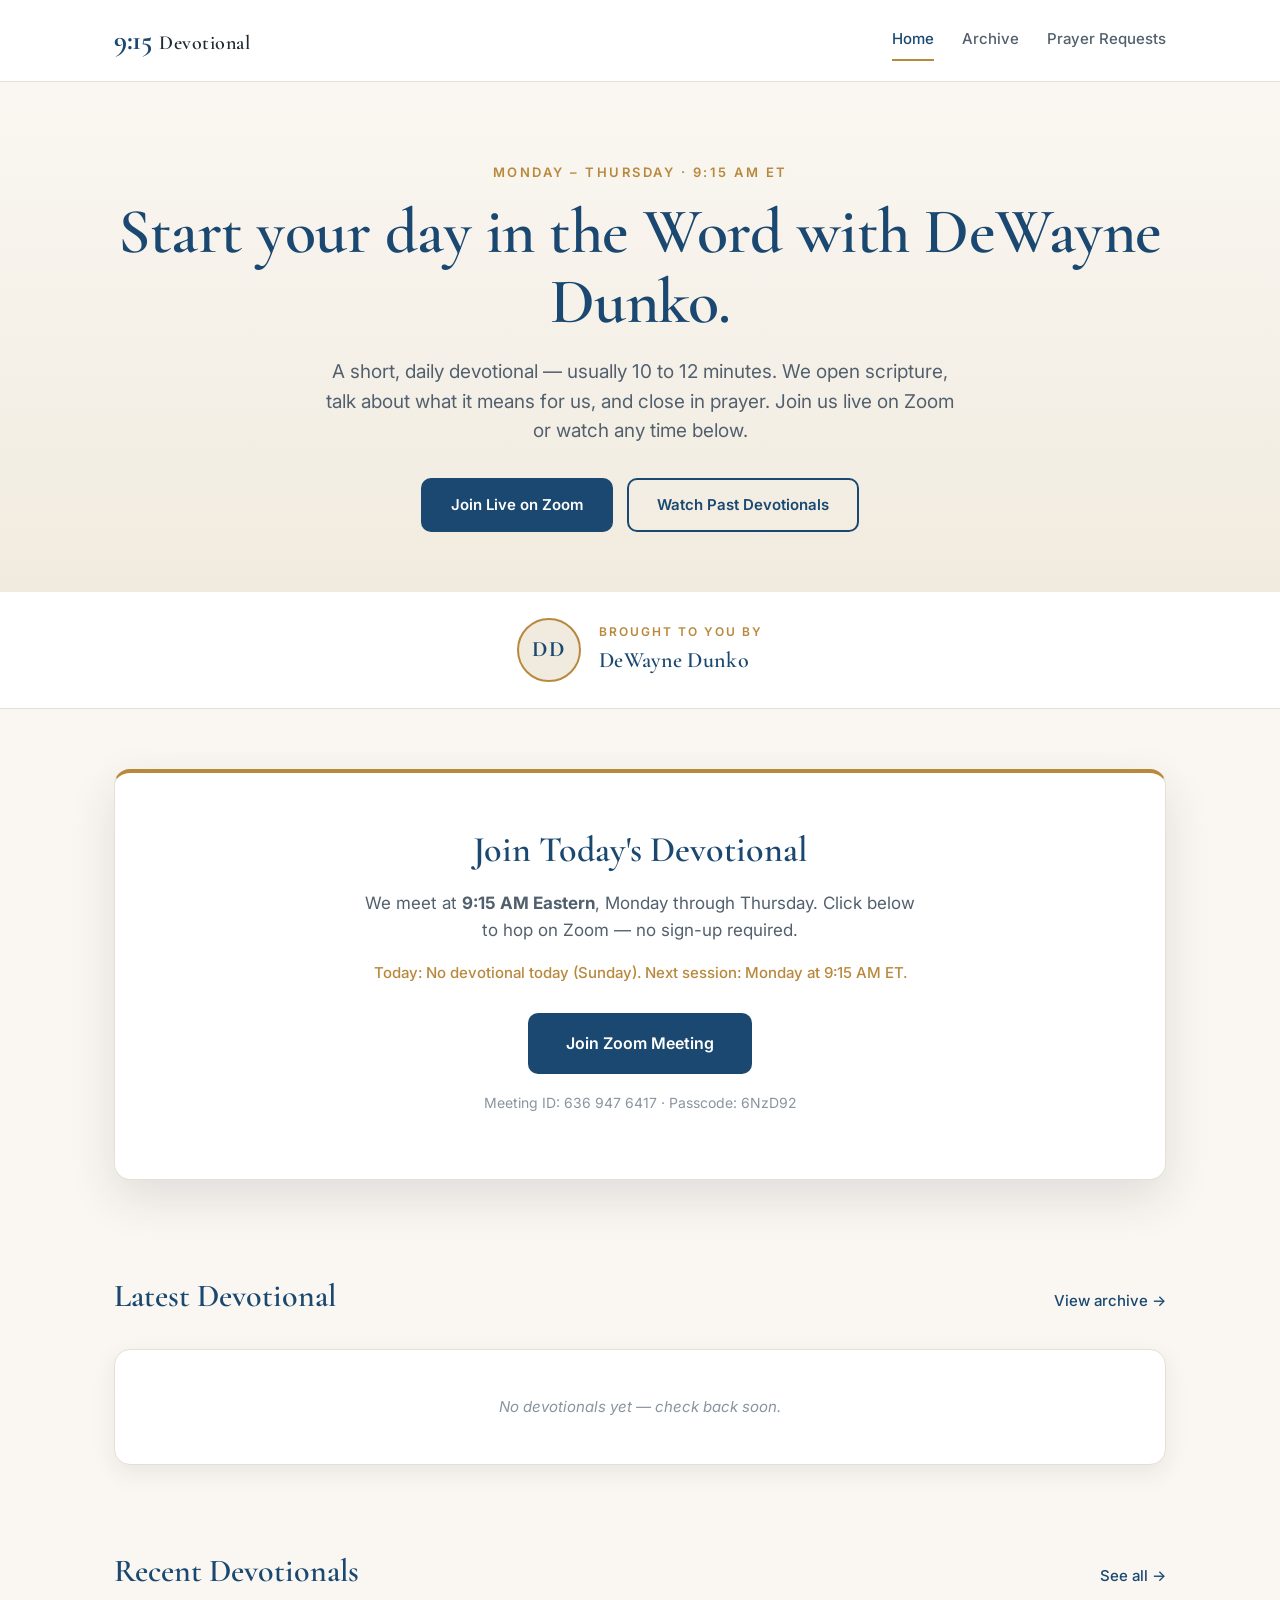
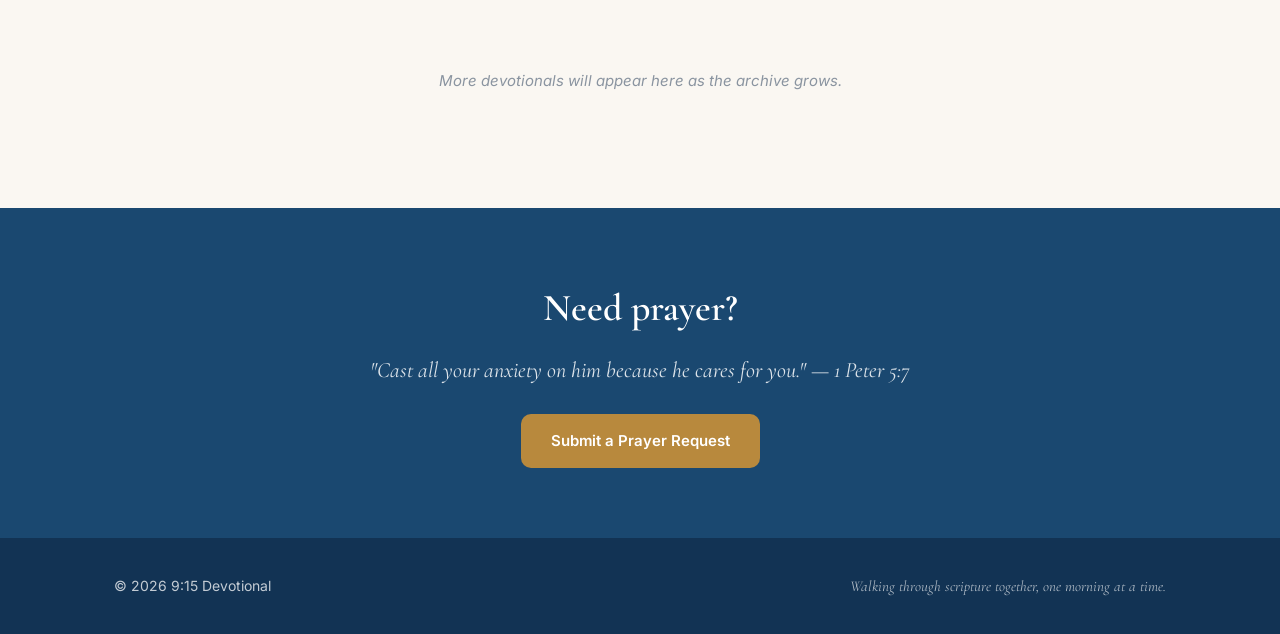
==== commit d8812e06: "Update index.html" ====
--- a/index.html
+++ b/index.html
@@ -1,222 +1,4 @@
-can you show me where each needs to be changedCharted specific file modifications with annotated examplesCharted specific file modifications with annotated examplesHere's index.html with the exact lines marked — this is the full <head> section as it currently exists, with your changes slotted in:
-html<!DOCTYPE html>
-<html lang="en">
-<head>
-<meta charset="UTF-8">
-<meta name="viewport" content="width=device-width, initial-scale=1.0">
-
-<!-- CHANGE #1: replace this line -->
-<title>9:15 Devotional — Daily Scripture & Prayer</title>
-<!-- WITH: -->
-<title>DeWayne Dunko — 9:15 Devotional | Daily Scripture & Prayer</title>
-
-<!-- CHANGE #2: replace this line -->
-<meta name="description" content="A daily 9:15 AM devotional on Zoom, Monday through Thursday. Watch past devotionals, join live, and submit prayer requests.">
-<!-- WITH: -->
-<meta name="description" content="Join DeWayne Dunko for the 9:15 AM devotional on Zoom, Monday through Thursday. Watch past devotionals, join live, and submit prayer requests.">
-
-<!-- CHANGE #3: add these new lines right after the description -->
-<link rel="canonical" href="https://915devotional.com/">
-<meta property="og:title" content="DeWayne Dunko — 9:15 Devotional">
-<meta property="og:description" content="Join DeWayne Dunko for the 9:15 AM devotional on Zoom, Monday through Thursday.">
-<meta property="og:type" content="website">
-<meta property="og:url" content="https://915devotional.com/">
-<meta property="og:image" content="https://915devotional.com/images/dewayne.png">
-
-<link rel="stylesheet" href="styles.css">
-<link rel="preconnect" href="https://fonts.googleapis.com">
-<link rel="preconnect" href="https://fonts.gstatic.com" crossorigin>
-<link href="https://fonts.googleapis.com/css2?family=Cormorant+Garamond:wght@500;600;700&family=Inter:wght@400;500;600&display=swap" rel="stylesheet">
-
-<!-- CHANGE #4: add this JSON-LD block right before </head> -->
-<script type="application/ld+json">
-{
-  "@context": "https://schema.org",
-  "@type": "WebSite",
-  "name": "9:15 Devotional",
-  "url": "https://915devotional.com/",
-  "author": {
-    "@type": "Person",
-    "name": "DeWayne Dunko"
-  }
-}
-</script>
-</head>
-<body>
-Change #5 (in the body, further down) — find this section:
-html<section class="hero">
-<div class="container">
-<p class="eyebrow">Monday – Thursday · 9:15 AM ET</p>
-<h1>Start your day in the Word with DeWayne Dunko.</h1>   <!-- ← change this line -->
-Change the <h1> to:
-html<h1>Start your day in the Word with DeWayne Dunko.</h1>
-
-For devotionals.html and prayer.html — I can't pull those files up right now (GitHub's blocking that specific fetch for me), but the pattern is identical: same 5 changes, just swap the URL in canonical/og:url to match that page (e.g. https://915devotional.com/devotionals.html), and adjust the title/description wording to describe that page specifically, e.g.:
-html<title>Devotional Archive with DeWayne Dunko | 9:15 Devotional</title>
-<title>Submit a Prayer Request | 9:15 Devotional with DeWayne Dunko</title>
-If you paste me the <head> section of those two files (just copy them from GitHub), I'll mark up the exact same way.<!DOCTYPE html>
-<html lang="en">
-<head>
-  <meta charset="UTF-8">
-  <meta name="viewport" content="width=device-width, initial-scale=1.0">
-  <link rel="canonical" href="https://915devotional.com/">
-<meta property="og:title" content="9:15 Devotional — Daily Scripture & Prayer">
-<meta property="og:description" content="A daily 9:15 AM devotional on Zoom, Monday through Thursday.">
-<meta property="og:type" content="website">
-<meta property="og:url" content="https://915devotional.com/">
-<meta property="og:image" content="https://915devotional.com/images/dewayne.png">
-  <title>DeWayne Dunko — 9:15 Devotional | Daily Scripture & Prayer</title>
-  <meta name="description" content="Watch every 9:15 morning devotional. Search by date, scripture, or topic.">
-  <link rel="stylesheet" href="styles.css">
-  <link rel="preconnect" href="https://fonts.googleapis.com">
-  <link rel="preconnect" href="https://fonts.gstatic.com" crossorigin>
-  <link href="https://fonts.googleapis.com/css2?family=Cormorant+Garamond:wght@500;600;700&family=Inter:wght@400;500;600&display=swap" rel="stylesheet">
-</head>
-<body>
-  <header class="site-header">
-    <div class="container header-inner">
-      <a href="index.html" class="logo">
-        <span class="logo-mark">9:15</span>
-        <span class="logo-text">Devotional</span>
-      </a>
-      <nav class="nav">
-        <a href="index.html">Home</a>
-        <a href="devotionals.html" class="active">Archive</a>
-        <a href="prayer.html">Prayer Requests</a>
-      </nav>
-    </div>
-  </header>
-  <section class="page-hero">
-    <div class="container">
-      <p class="eyebrow">The Archive</p>
-      <h1>Every devotional, anytime.</h1>
-      <p class="lede">Search by date, scripture reference, or keyword. Click any card to watch.</p>
-      <div class="search-bar">
-        <input type="search" id="search-input" placeholder="Search by title, scripture, or keyword…" aria-label="Search devotionals">
-        <span class="search-count" id="search-count"></span>
-      </div>
-    </div>
-  </section>
-  <section class="host-strip">
-    <div class="container">
-      <div class="host-strip-inner">
-        <div class="host-photo">
-          <img src="images/dewayne.png" alt="DeWayne Dunko" onerror="this.style.display='none'; this.parentElement.classList.add('host-photo-placeholder');">
-        </div>
-        <div class="host-text">
-          <p class="host-label">Brought to you by</p>
-          <p class="host-name">DeWayne Dunko</p>
-        </div>
-      </div>
-    </div>
-  </section>
-  <section class="archive">
-    <div class="container">
-      <div id="archive-list" class="card-grid">
-        <p class="loading">Loading devotionals…</p>
-      </div>
-    </div>
-  </section>
-  <footer class="site-footer">
-    <div class="container footer-inner">
-      <p>&copy; <span id="year"></span> 9:15 Devotional</p>
-      <p class="footer-note">Walking through scripture together, one morning at a time.</p>
-    </div>
-  </footer>
-  <script src="script.js"></script>
-</body>
-</html>Show moreIdentified metadata inconsistencies and pinpointed necessary page-specific updatesIdentified metadata inconsistencies and pinpointed necessary page-specific updatesGood progress — you already added the OG tags and updated the title here. Two things still need fixing on this page (the OG tags/canonical were pasted from index.html and still point at the homepage instead of this page):
-html<!DOCTYPE html>
-<html lang="en">
-<head>
-  <meta charset="UTF-8">
-  <meta name="viewport" content="width=device-width, initial-scale=1.0">
-  
-  <!-- CHANGE #1: these 3 lines still point at the homepage — fix the URLs -->
-  <link rel="canonical" href="https://915devotional.com/">
-  <!-- change to: -->
-  <link rel="canonical" href="https://915devotional.com/devotionals.html">
-
-<meta property="og:url" content="https://915devotional.com/">
-  <!-- change to: -->
-<meta property="og:url" content="https://915devotional.com/devotionals.html">
-
-  <!-- CHANGE #2: og:title and og:description still say the OLD homepage text without DeWayne's name -->
-<meta property="og:title" content="9:15 Devotional — Daily Scripture & Prayer">
-  <!-- change to: -->
-<meta property="og:title" content="Devotional Archive with DeWayne Dunko | 9:15 Devotional">
-
-<meta property="og:description" content="A daily 9:15 AM devotional on Zoom, Monday through Thursday.">
-  <!-- change to: -->
-<meta property="og:description" content="Watch every 9:15 morning devotional with DeWayne Dunko. Search by date, scripture, or topic.">
-
-<meta property="og:type" content="website">
-<meta property="og:image" content="https://915devotional.com/images/dewayne.png">
-
-  <title>DeWayne Dunko — 9:15 Devotional | Daily Scripture & Prayer</title>
-
-  <!-- CHANGE #3: description doesn't mention his name yet -->
-  <meta name="description" content="Watch every 9:15 morning devotional. Search by date, scripture, or topic.">
-  <!-- change to: -->
-  <meta name="description" content="Watch every 9:15 morning devotional with DeWayne Dunko. Search by date, scripture, or topic.">
-
-  <link rel="stylesheet" href="styles.css">
-  <link rel="preconnect" href="https://fonts.googleapis.com">
-  <link rel="preconnect" href="https://fonts.gstatic.com" crossorigin>
-  <link href="https://fonts.googleapis.com/css2?family=Cormorant+Garamond:wght@500;600;700&family=Inter:wght@400;500;600&display=swap" rel="stylesheet">
-
-  <!-- CHANGE #4: add this JSON-LD block right before </head> -->
-  <script type="application/ld+json">
-  {
-    "@context": "https://schema.org",
-    "@type": "WebPage",
-    "name": "Devotional Archive",
-    "url": "https://915devotional.com/devotionals.html",
-    "author": {
-      "@type": "Person",
-      "name": "DeWayne Dunko"
-    }
-  }
-  </script>
-</head>
-The <h1> here is fine as-is (Every devotional, anytime.) — no need to force his name into it since the page title already covers that clearly, and it's already a good, natural heading.
-Paste me prayer.html next and I'll mark that one up the same way.i figured out my problem i wasnt on indexAh, that'll do it. Good catch — makes sense now.
-So to recap: devotionals.html still needs those 3 URL/text fixes (canonical, og:url, og:title, og:description) I marked above since they were copy-pasted from index.html, and prayer.html still needs the full treatment from scratch. Want to paste prayer.html next, or are you good to handle that one yourself now that you've got the pattern?index <!DOCTYPE html>
-<html lang="en">
-<head>
-  <meta charset="UTF-8">
-  <meta name="viewport" content="width=device-width, initial-scale=1.0">
- <title>DeWayne Dunko — 9:15 Devotional | Daily Scripture & Prayer</title>
-  <meta name="description" content="Join DeWayne Dunko for the 9:15 AM devotional on Zoom, Monday through Thursday. Watch past devotionals, join live, and submit prayer requests.">
-  <link rel="canonical" href="https://915devotional.com/">
-<meta property="og:title" content="DeWayne Dunko — 9:15 Devotional">
-<meta property="og:description" content="Join DeWayne Dunko for the 9:15 AM devotional on Zoom, Monday through Thursday.">
-<meta property="og:type" content="website">
-<meta property="og:url" content="https://915devotional.com/">
-<meta property="og:image" content="https://915devotional.com/images/dewayne.png">
-<link rel="stylesheet" href="styles.css">
-<link rel="preconnect" href="https://fonts.googleapis.com">
-<link rel="preconnect" href="https://fonts.gstatic.com" crossorigin>
-<link href="https://fonts.googleapis.com/css2?family=Cormorant+Garamond:wght@500;600;700&family=Inter:wght@400;500;600&display=swap" rel="stylesheet">
-  <link rel="stylesheet" href="styles.css">
-  <link rel="preconnect" href="https://fonts.googleapis.com">
-  <link rel="preconnect" href="https://fonts.gstatic.com" crossorigin>
-  <link href="https://fonts.googleapis.com/css2?family=Cormorant+Garamond:wght@500;600;700&family=Inter:wght@400;500;600&display=swap" rel="stylesheet">
-  <script type="application/ld+json">
-{
-  "@context": "https://schema.org",
-  "@type": "WebSite",
-  "name": "9:15 Devotional",
-  "url": "https://915devotional.com/",
-  "author": {
-    "@type": "Person",
-    "name": "DeWayne Dunko"
-  }
-}
-</script>
-</head>Show moreThis one's all correct content-wise — nice work. Just one cleanup needed: the styles.css and font <link> tags got pasted in twice (duplicated block). Not a huge deal functionally, but worth trimming so the page doesn't load the same stylesheet/fonts twice.
-Here's the fixed version:
-html<!DOCTYPE html>
+<!DOCTYPE html>
 <html lang="en">
 <head>
   <meta charset="UTF-8">
@@ -265,7 +47,7 @@
   <section class="hero">
     <div class="container">
       <p class="eyebrow">Monday – Thursday · 9:15 AM ET</p>
-      <h1>Start your day in the Word.</h1>
+      <h1>Start your day in the Word with DeWayne Dunko.</h1>
       <p class="lede">A short, daily devotional — usually 10 to 12 minutes. We open scripture, talk about what it means for us, and close in prayer. Join us live on Zoom or watch any time below.</p>
       <div class="hero-cta">
         <a href="#join-live" class="btn btn-primary">Join Live on Zoom</a>
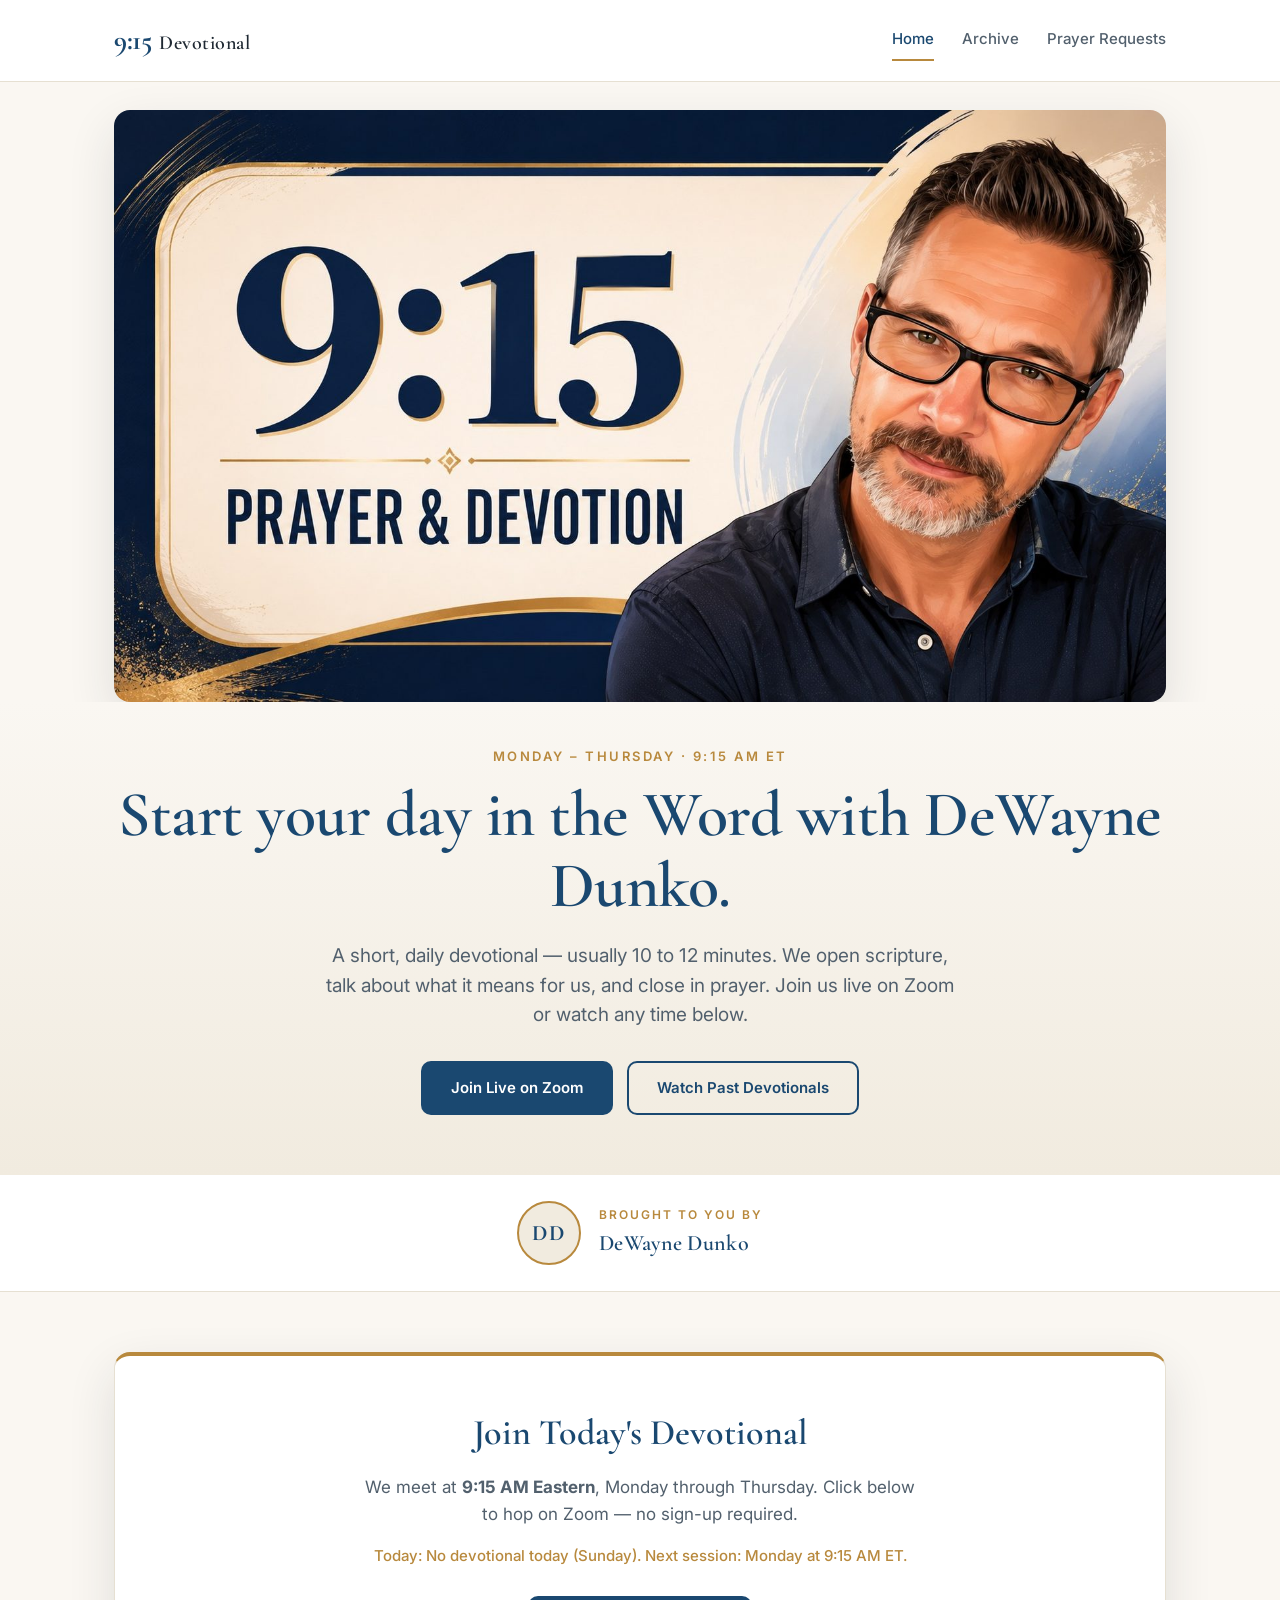
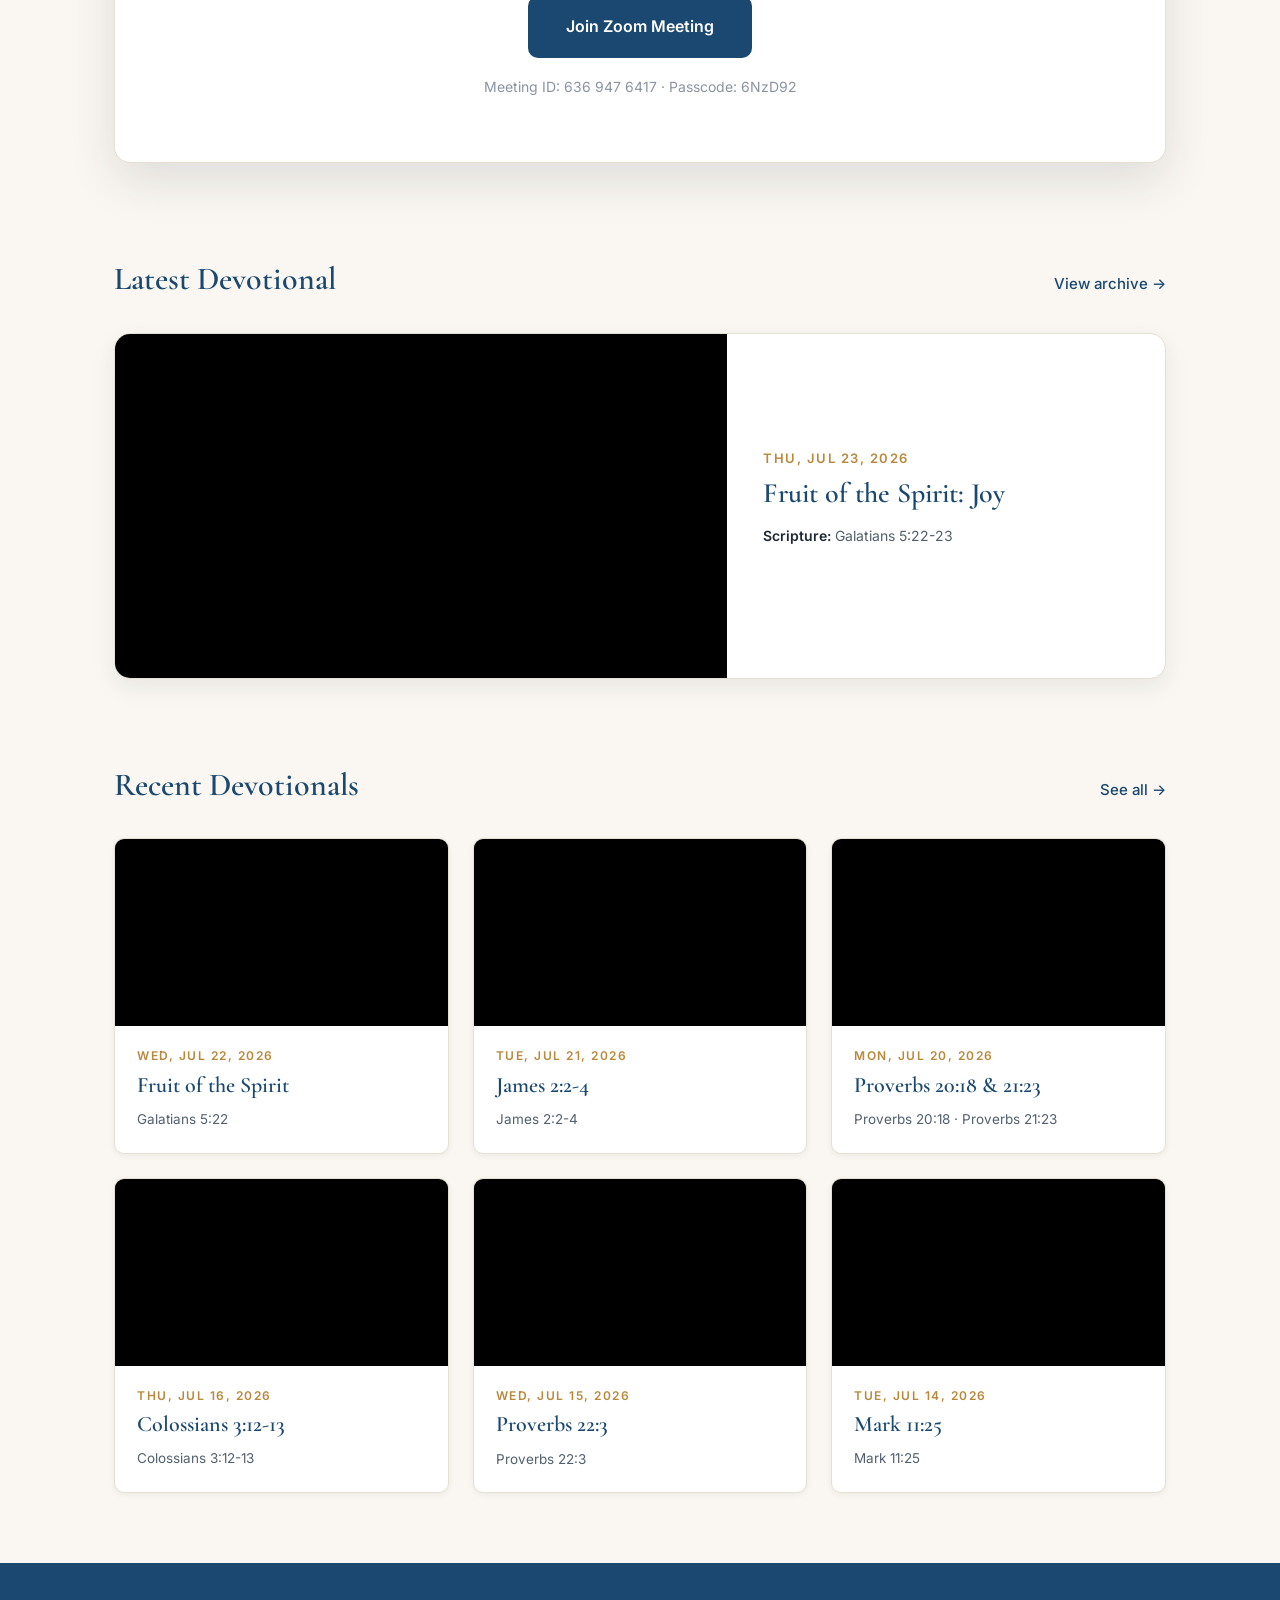
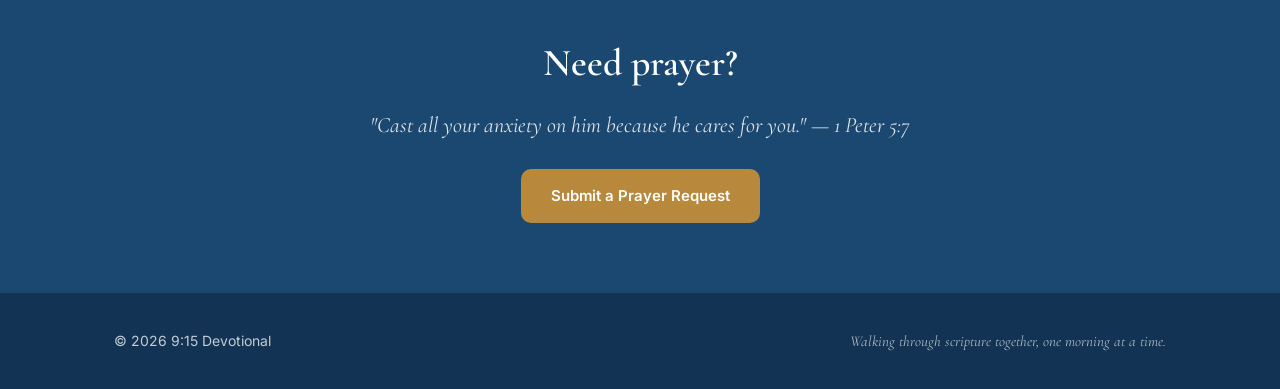
==== commit ee334467: "Add 9:15 Prayer & Devotion hero banner to homepage" ====
--- a/index.html
+++ b/index.html
@@ -43,6 +43,12 @@
       </nav>
     </div>
   </header>
+
+  <section class="hero-banner">
+    <div class="container">
+      <img src="images/915-banner.jpg" alt="9:15 Prayer & Devotion with DeWayne Dunko" class="hero-banner-img" width="1600" height="900" fetchpriority="high">
+    </div>
+  </section>
 
   <section class="hero">
     <div class="container">
--- a/styles.css
+++ b/styles.css
@@ -134,6 +134,33 @@
   border-bottom-color: var(--color-gold);
 }
 
+/* ---------- Hero banner image ---------- */
+
+.hero-banner {
+  padding: 28px 0 0;
+  background: var(--color-bg);
+}
+
+.hero-banner-img {
+  width: 100%;
+  height: auto;
+  border-radius: var(--radius-lg);
+  box-shadow: var(--shadow-lg);
+}
+
+.hero-banner + .hero {
+  padding-top: 44px;
+}
+
+@media (max-width: 580px) {
+  .hero-banner {
+    padding-top: 16px;
+  }
+  .hero-banner + .hero {
+    padding-top: 28px;
+  }
+}
+
 /* ---------- Hero ---------- */
 
 .hero {
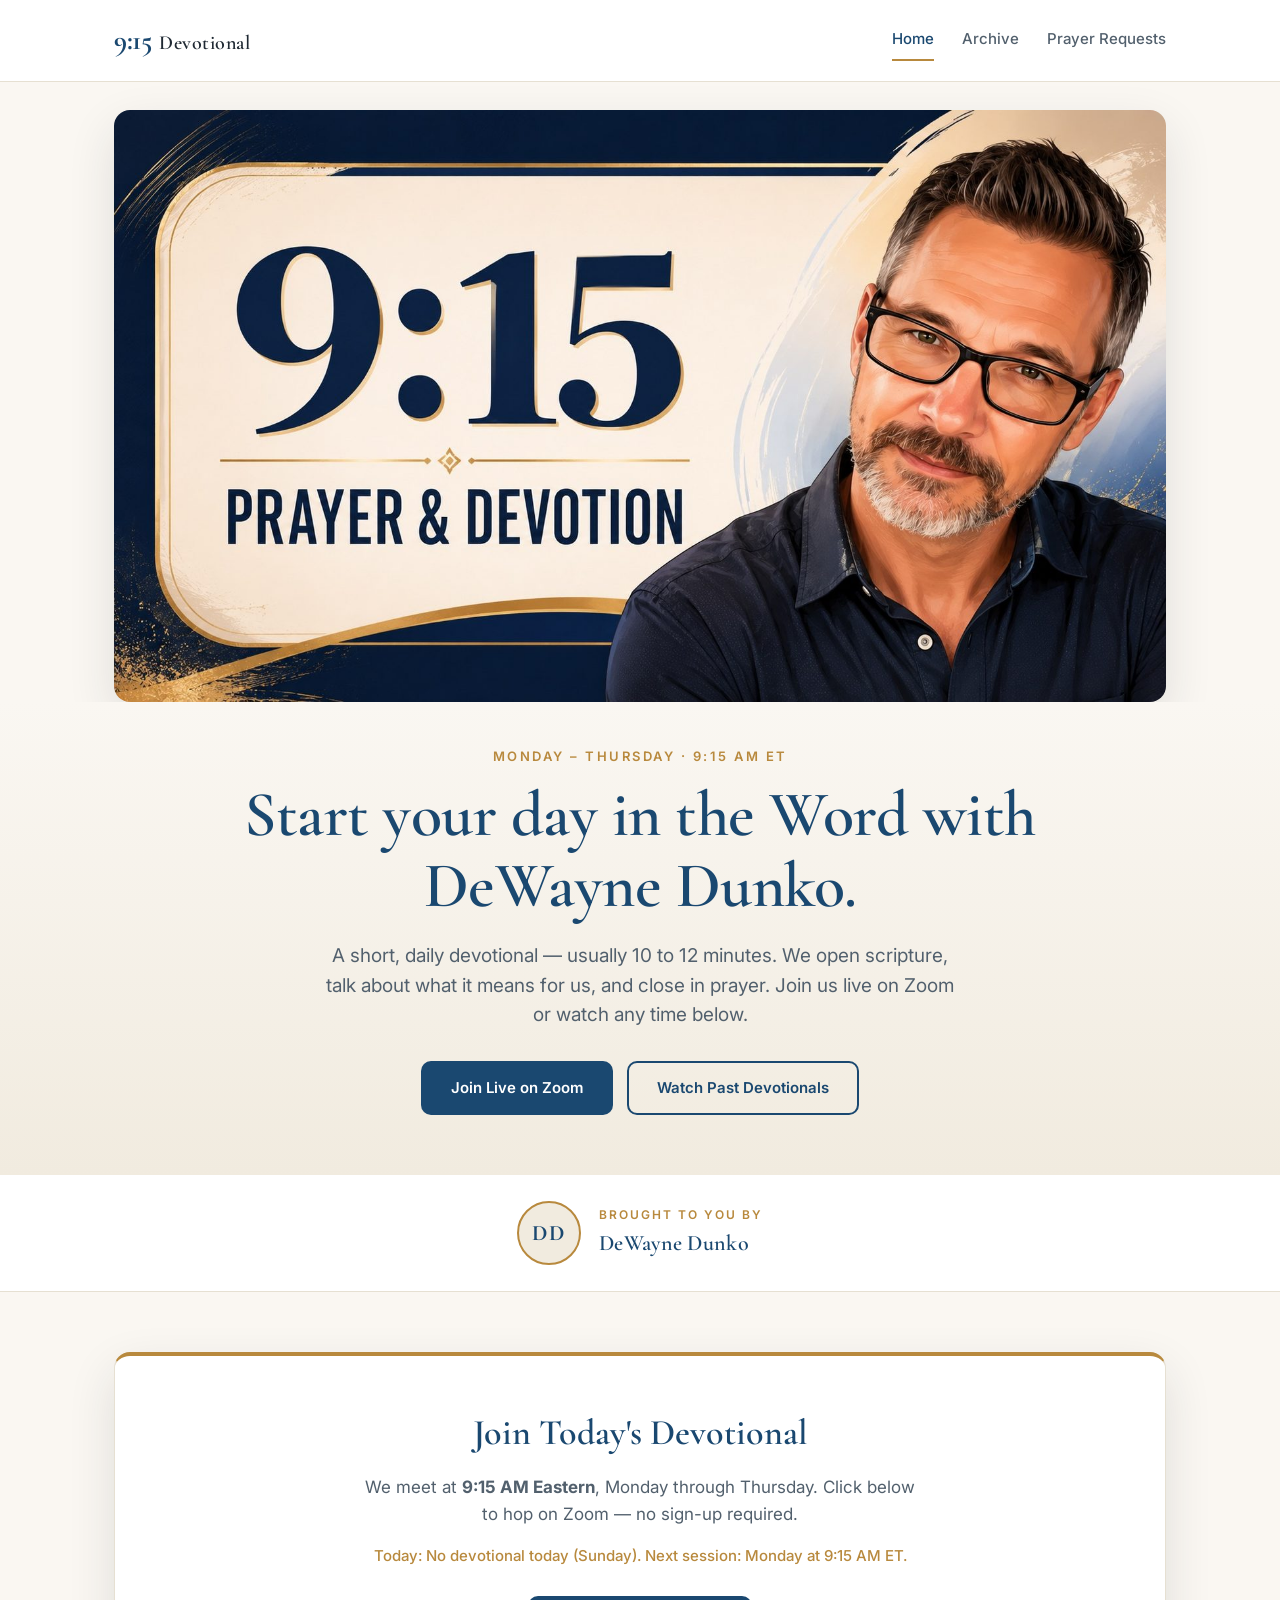
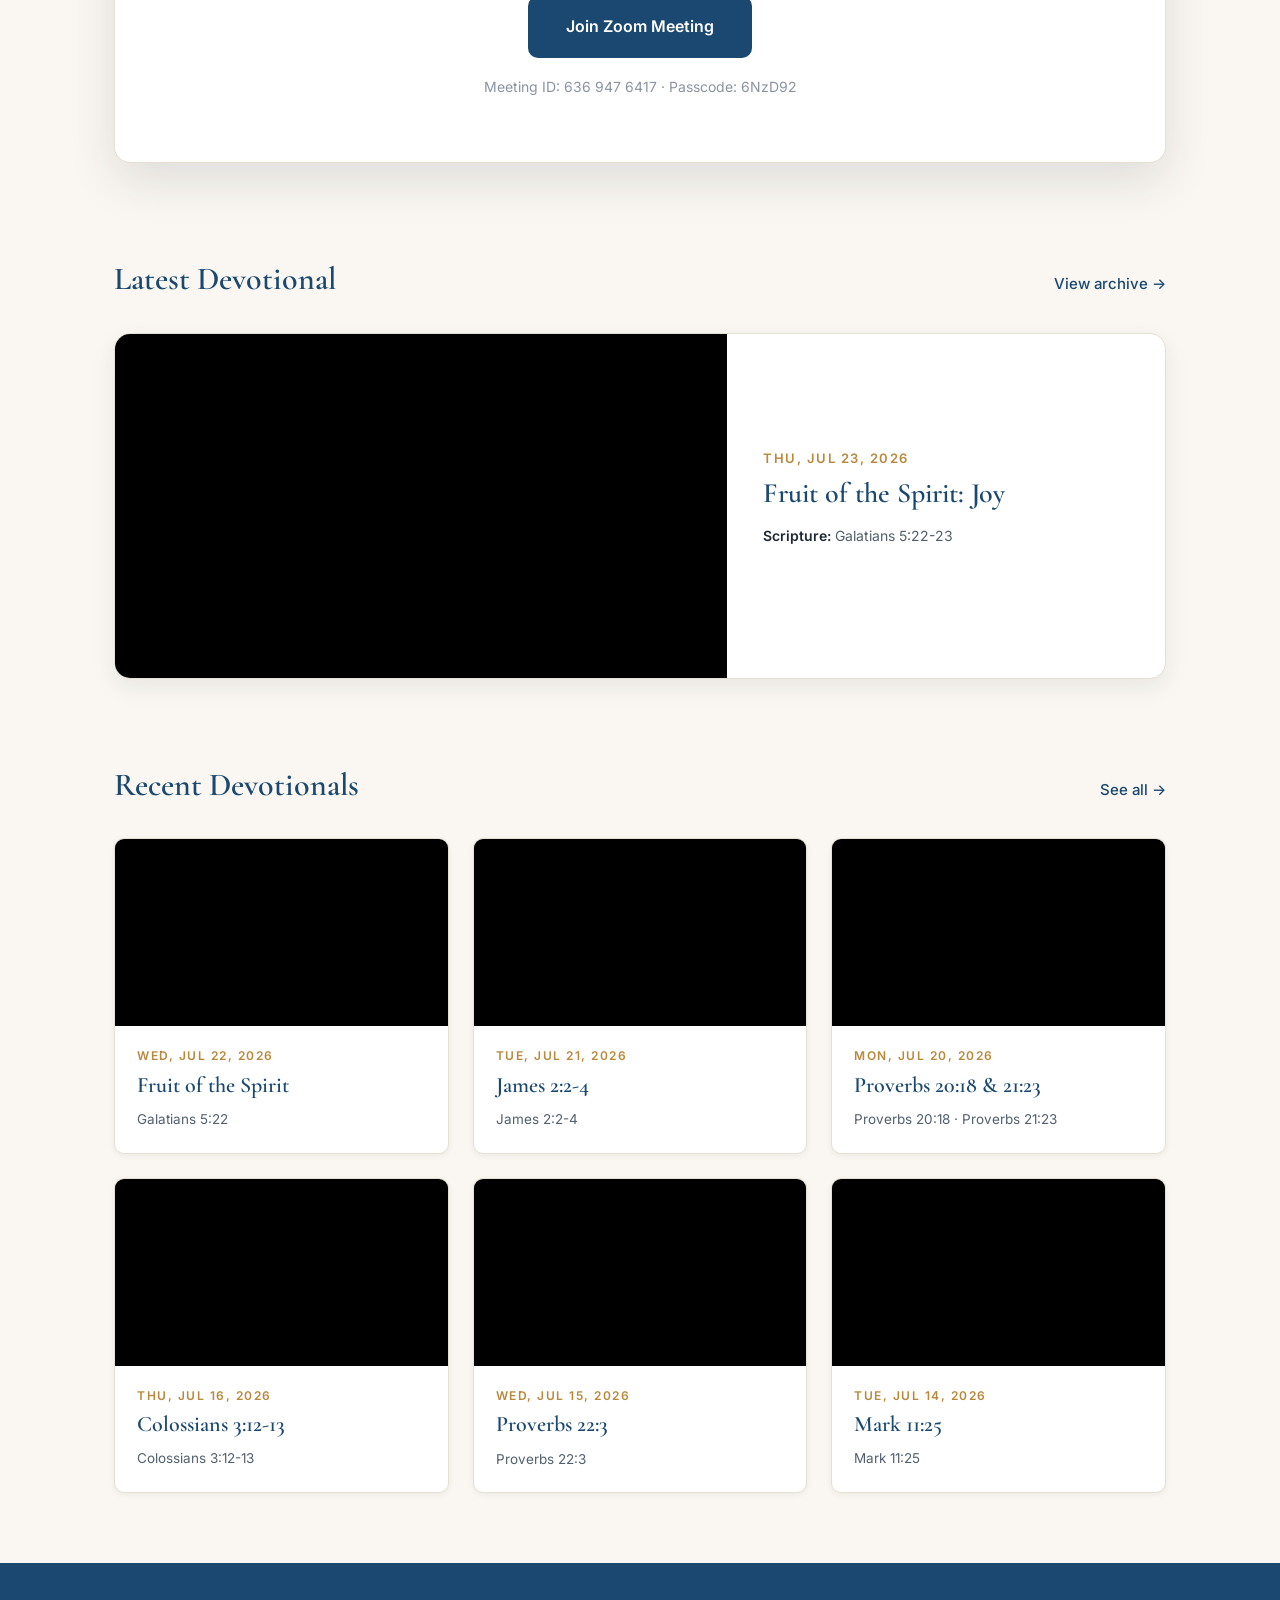
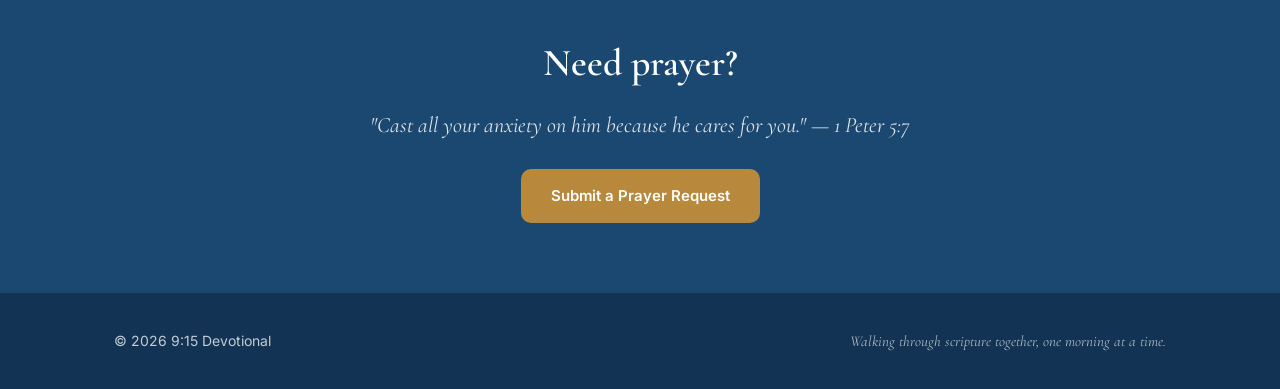
==== commit 61268bdf: "Keep DeWayne Dunko on one line in hero heading" ====
--- a/index.html
+++ b/index.html
@@ -53,7 +53,7 @@
   <section class="hero">
     <div class="container">
       <p class="eyebrow">Monday – Thursday · 9:15 AM ET</p>
-      <h1>Start your day in the Word with DeWayne Dunko.</h1>
+      <h1>Start your day in the Word with <span style="white-space: nowrap;">DeWayne Dunko.</span></h1>
       <p class="lede">A short, daily devotional — usually 10 to 12 minutes. We open scripture, talk about what it means for us, and close in prayer. Join us live on Zoom or watch any time below.</p>
       <div class="hero-cta">
         <a href="#join-live" class="btn btn-primary">Join Live on Zoom</a>
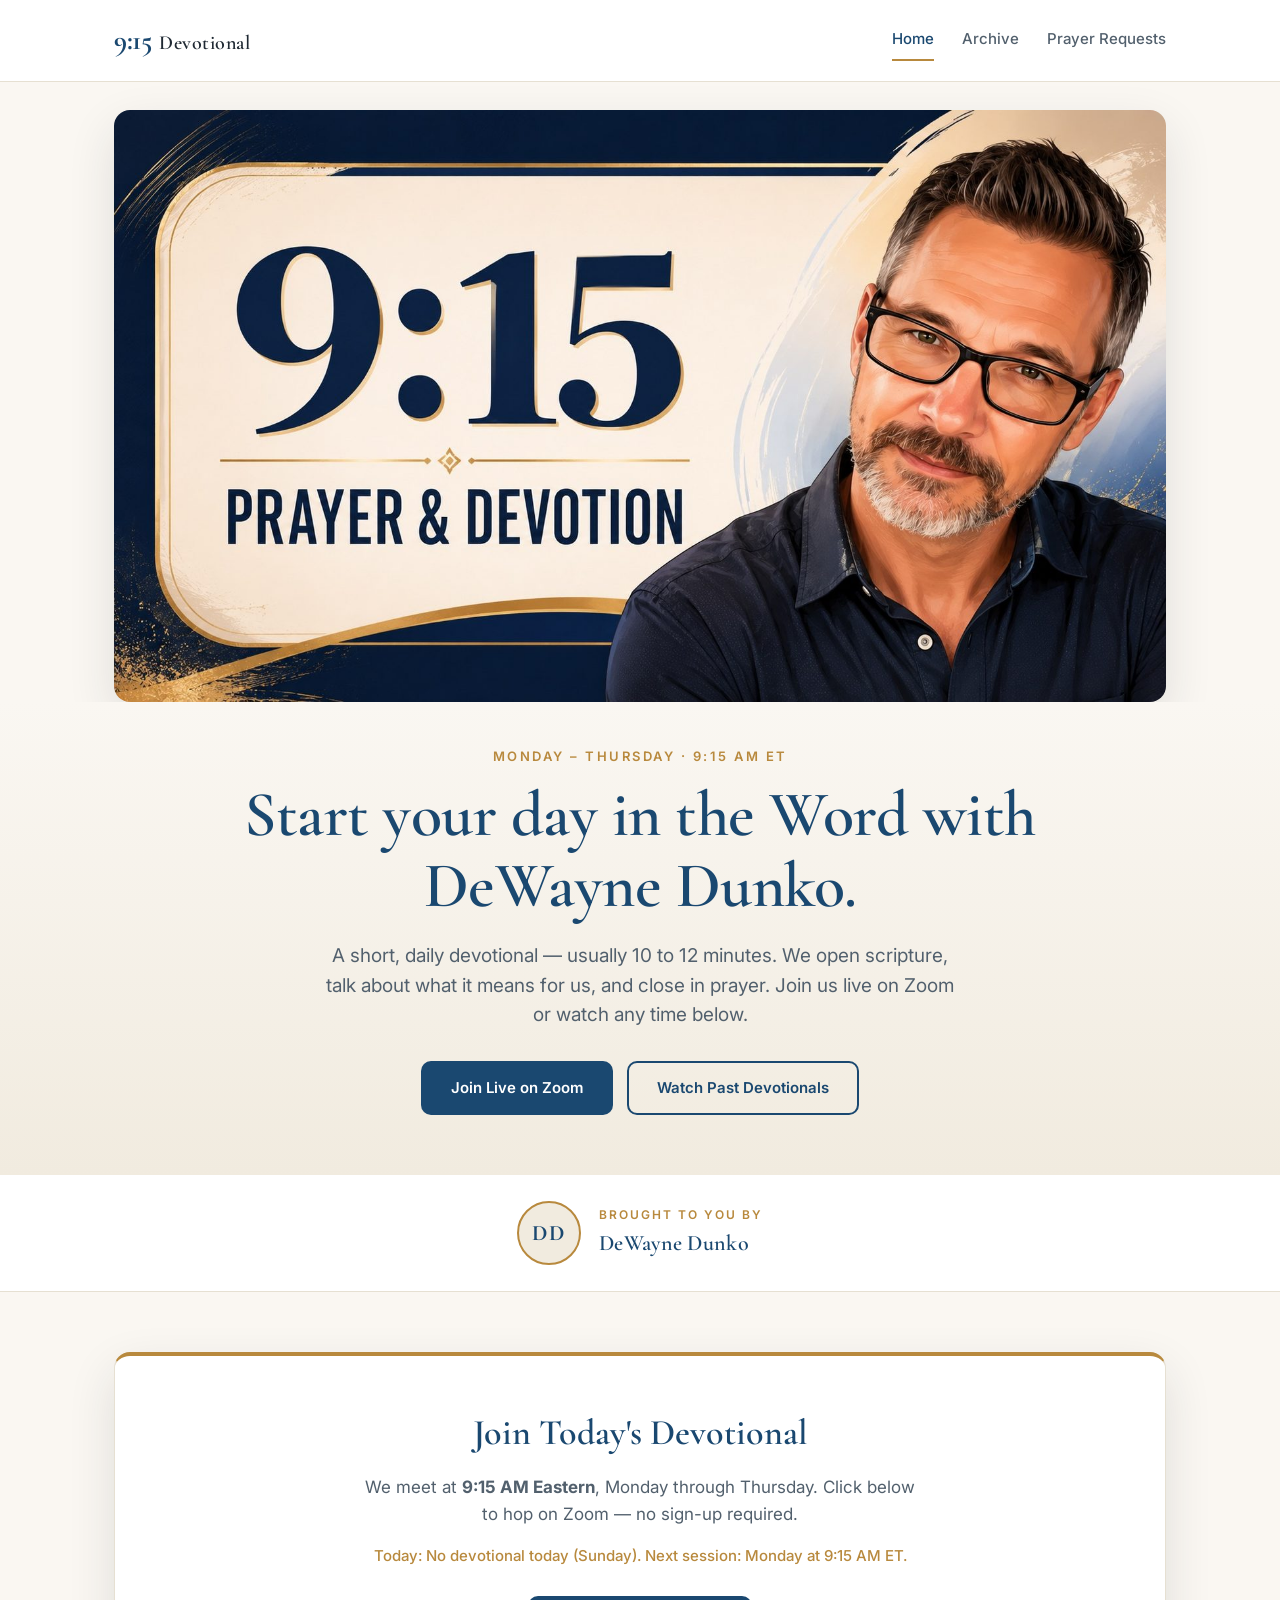
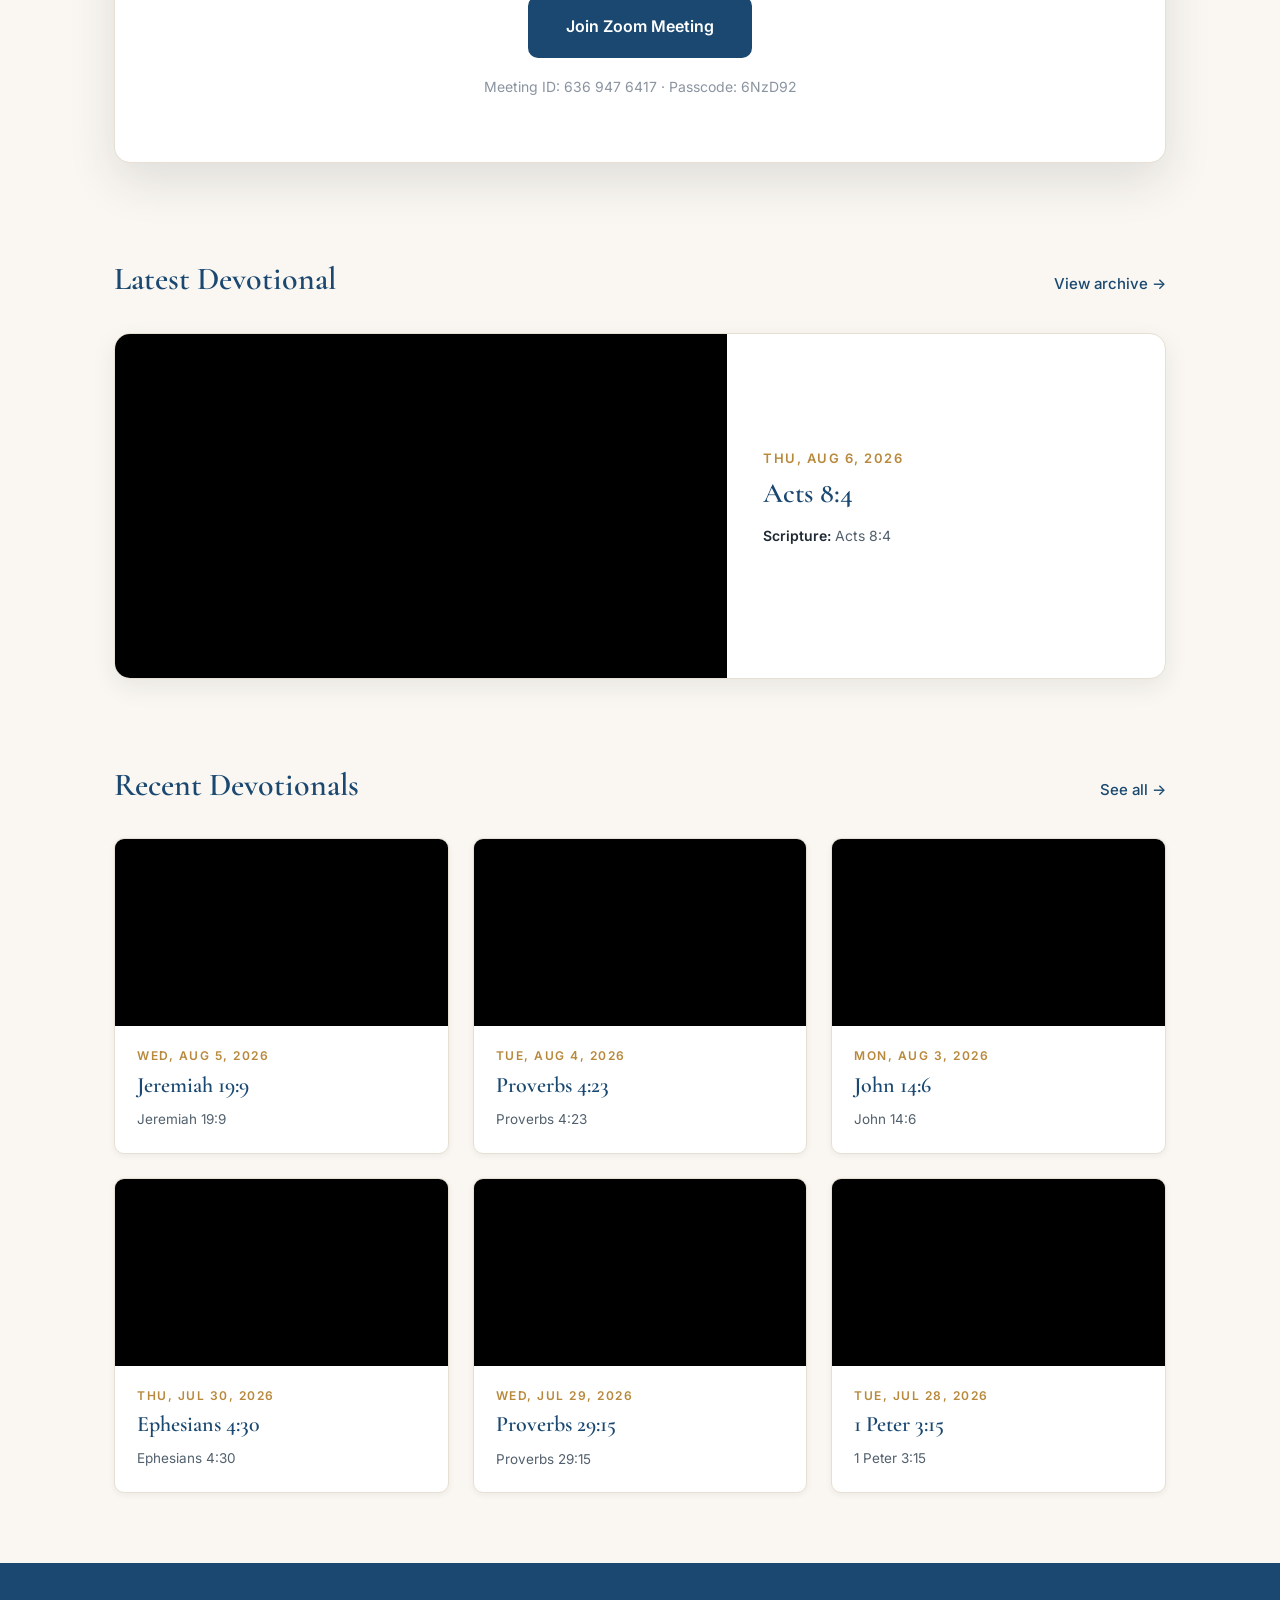
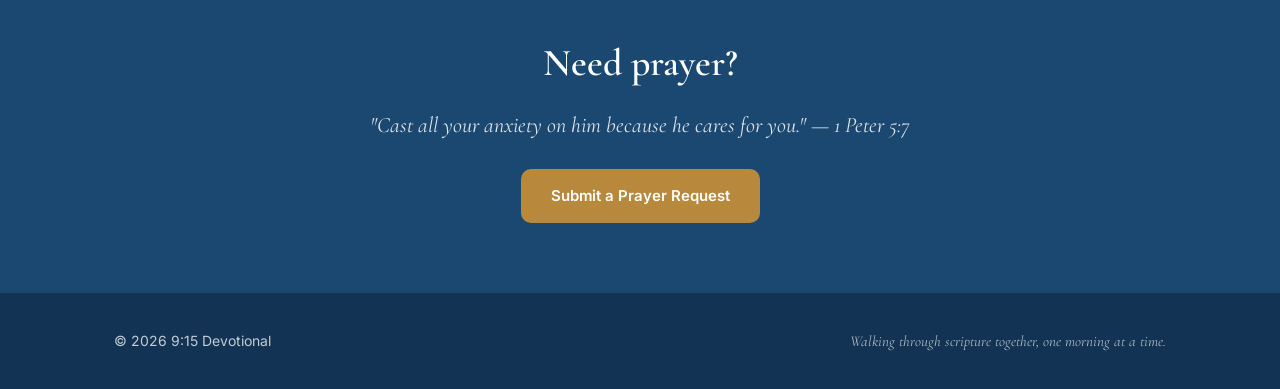
==== commit c069209f: "Update index.html" ====
--- a/index.html
+++ b/index.html
@@ -23,7 +23,9 @@
   "url": "https://915devotional.com/",
   "author": {
     "@type": "Person",
-    "name": "DeWayne Dunko"
+    "name": "DeWayne Dunko",
+    "alternateName": ["Carlton DeWayne Dunko", "Carlton Dunko", "Carlton D. Dunko"],
+    "sameAs": ["https://carltondewaynedunko.com/"]
   }
 }
 </script>
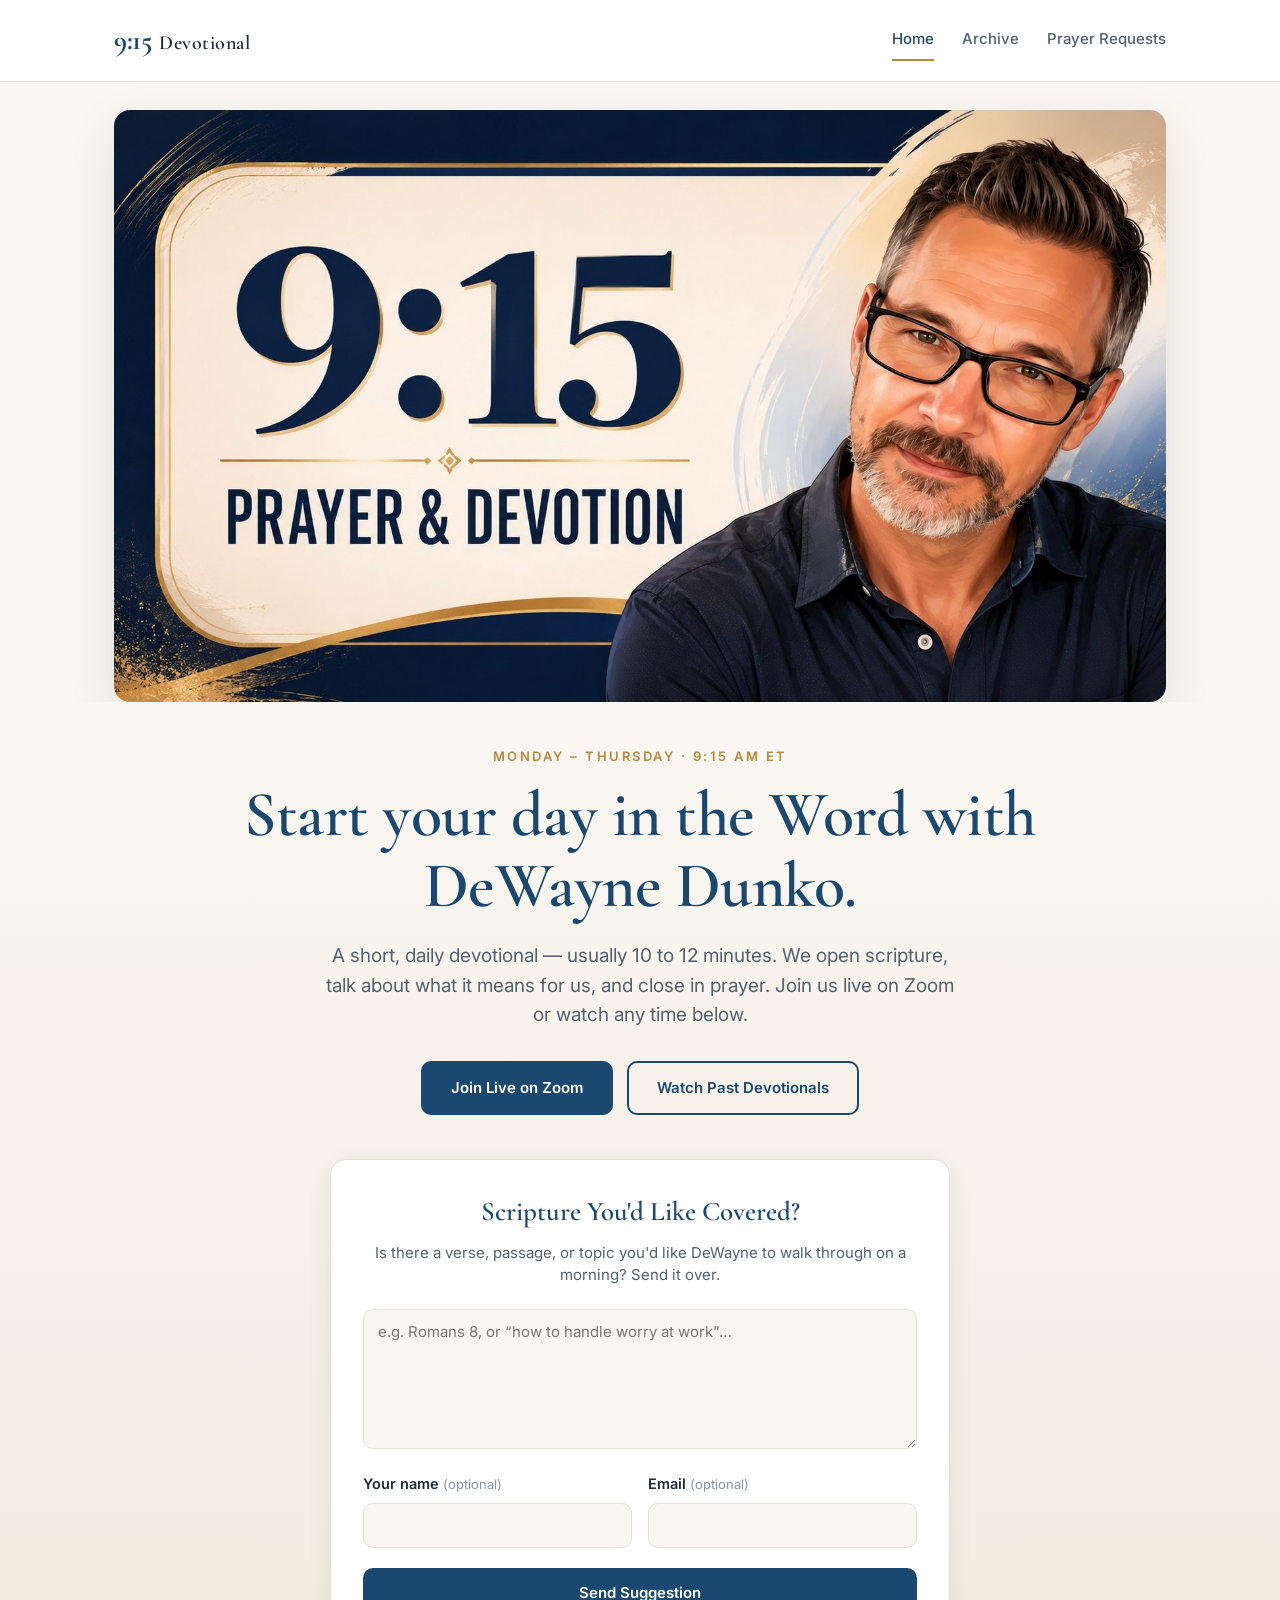
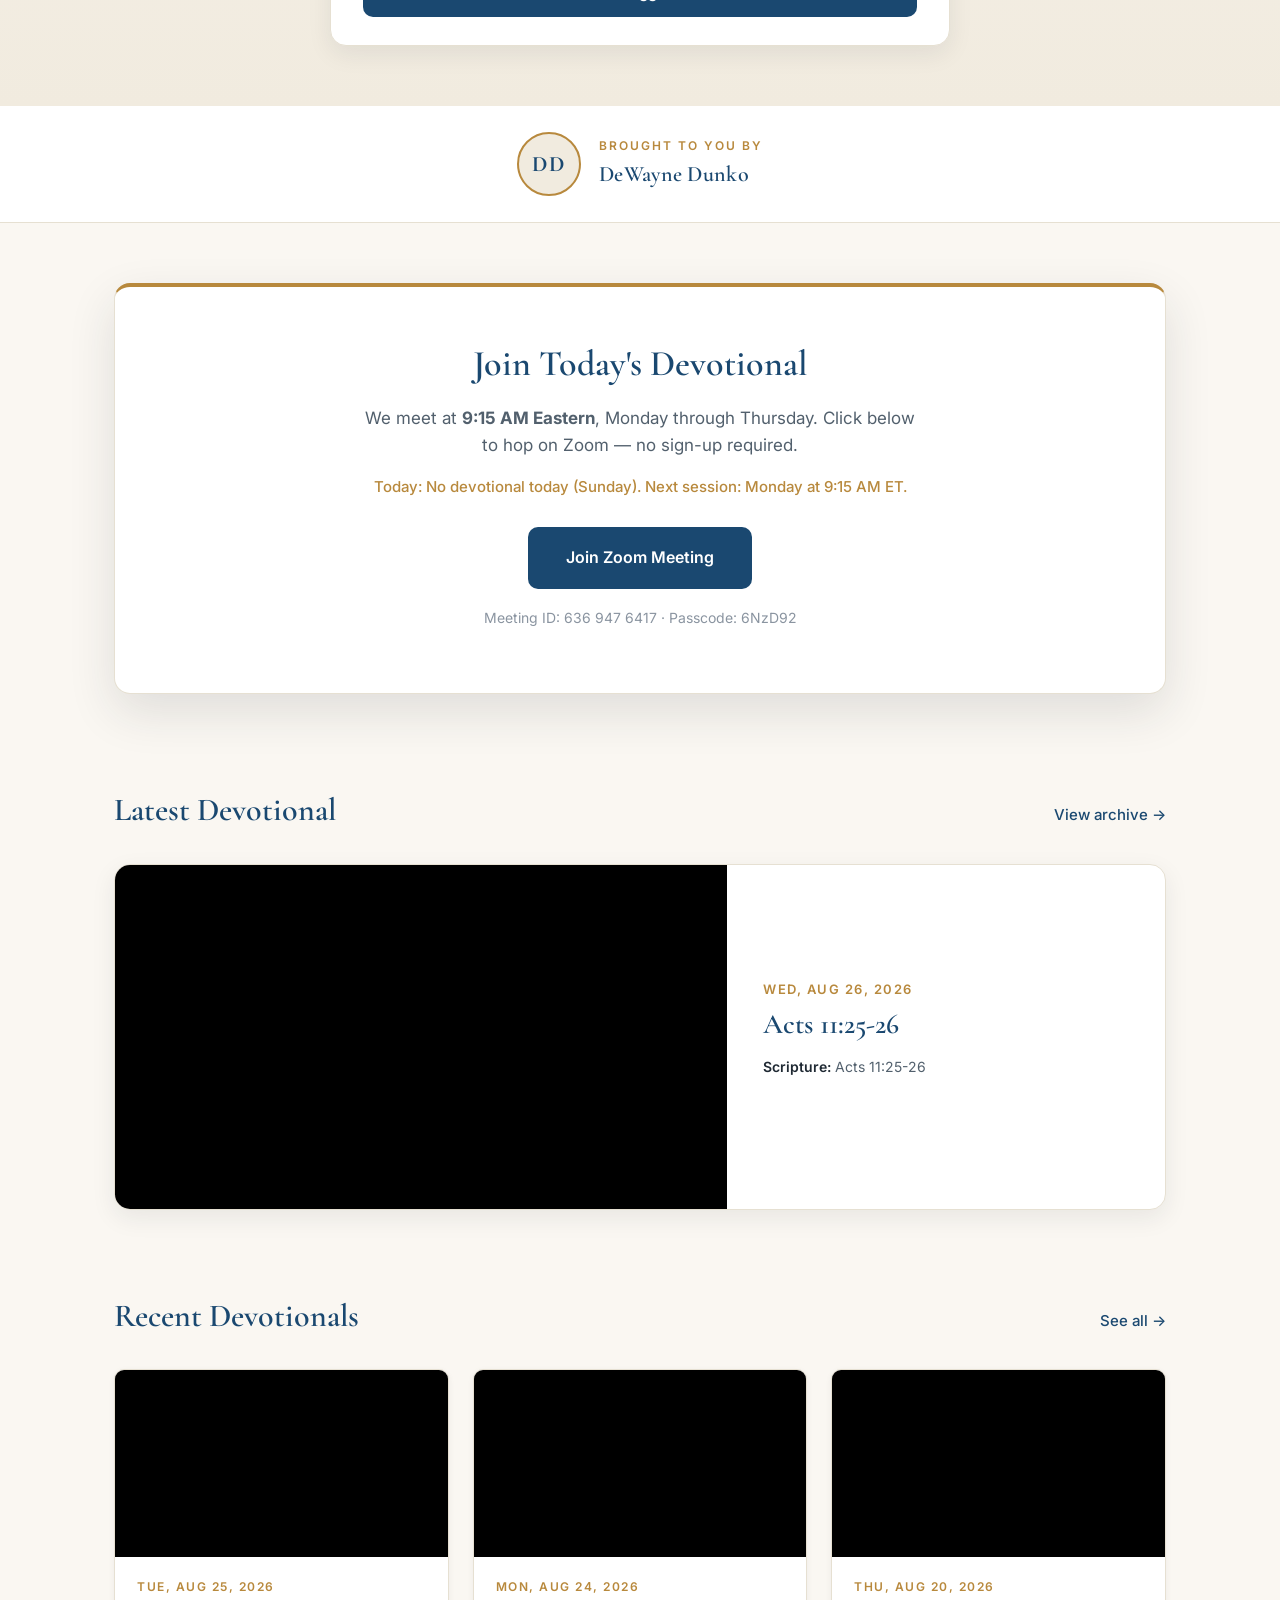
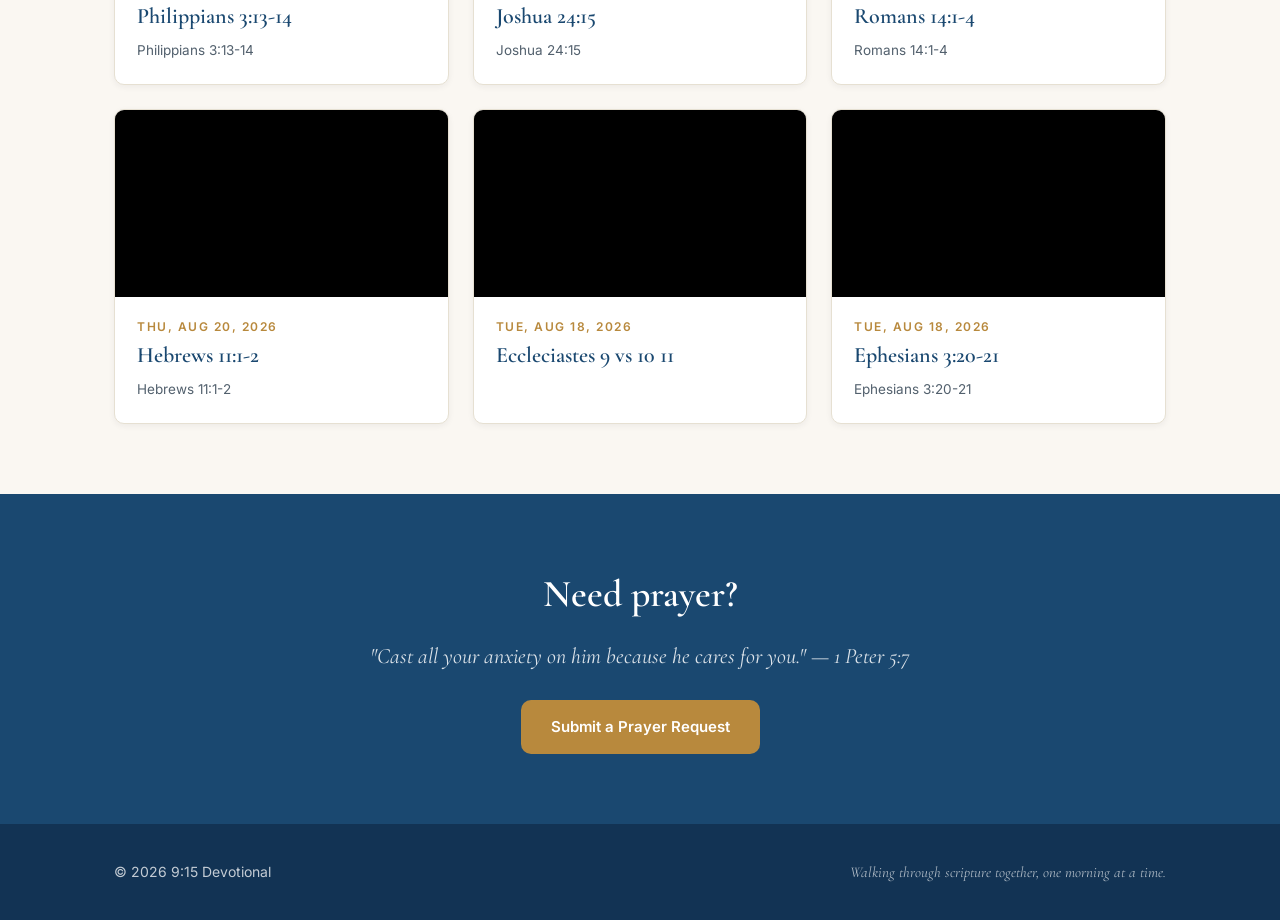
==== commit d959219c: "Add scripture suggestion form to home page hero" ====
--- a/index.html
+++ b/index.html
@@ -60,6 +60,42 @@
       <div class="hero-cta">
         <a href="#join-live" class="btn btn-primary">Join Live on Zoom</a>
         <a href="devotionals.html" class="btn btn-ghost">Watch Past Devotionals</a>
+      </div>
+
+      <div class="scripture-ask">
+        <div class="scripture-ask-card">
+          <h2>Scripture You'd Like Covered?</h2>
+          <p class="scripture-ask-note">Is there a verse, passage, or topic you'd like DeWayne to walk through on a morning? Send it over.</p>
+
+          <form id="scripture-form" action="https://formspree.io/f/mzdojgvd" method="POST">
+            <div class="field">
+              <label for="scripture-request" class="sr-only">Scripture or topic</label>
+              <textarea id="scripture-request" name="scripture_request" rows="3" required placeholder="e.g. Romans 8, or &ldquo;how to handle worry at work&rdquo;&hellip;"></textarea>
+            </div>
+
+            <div class="field-row">
+              <div class="field">
+                <label for="scripture-name">Your name <span class="optional">(optional)</span></label>
+                <input type="text" id="scripture-name" name="name" autocomplete="name">
+              </div>
+              <div class="field">
+                <label for="scripture-email">Email <span class="optional">(optional)</span></label>
+                <input type="email" id="scripture-email" name="email" autocomplete="email">
+              </div>
+            </div>
+
+            <input type="text" name="_gotcha" style="display:none" tabindex="-1" autocomplete="off">
+            <input type="hidden" name="_subject" value="New scripture suggestion from 915devotional.com">
+
+            <button type="submit" class="btn btn-primary">Send Suggestion</button>
+          </form>
+
+          <div id="scripture-success" class="form-success hidden">
+            <h3>Thank you.</h3>
+            <p>Your suggestion has been received &mdash; DeWayne reads every one.</p>
+            <p><em>&ldquo;Your word is a lamp for my feet, a light on my path.&rdquo; &mdash; Psalm 119:105</em></p>
+          </div>
+        </div>
       </div>
     </div>
   </section>
--- a/styles.css
+++ b/styles.css
@@ -203,6 +203,82 @@
   flex-wrap: wrap;
 }
 
+/* ---------- Scripture suggestion (hero) ---------- */
+
+.scripture-ask {
+  max-width: 620px;
+  margin: 44px auto 0;
+  text-align: left;
+}
+
+.scripture-ask-card {
+  background: var(--color-surface);
+  border: 1px solid var(--color-border);
+  border-radius: var(--radius-lg);
+  box-shadow: var(--shadow-md);
+  padding: 30px 32px 28px;
+}
+
+.scripture-ask-card h2 {
+  font-family: var(--font-serif);
+  font-size: 27px;
+  font-weight: 600;
+  color: var(--color-accent);
+  margin: 0 0 8px;
+  text-align: center;
+}
+
+.scripture-ask-note {
+  font-size: 15px;
+  color: var(--color-text-soft);
+  line-height: 1.5;
+  margin: 0 0 22px;
+  text-align: center;
+}
+
+.scripture-ask .field { margin-bottom: 16px; }
+
+.scripture-ask textarea {
+  min-height: 84px;
+}
+
+.scripture-ask button[type="submit"] {
+  width: 100%;
+  margin-top: 4px;
+}
+
+.scripture-ask .form-success {
+  padding: 12px 0 6px;
+}
+
+.scripture-ask .form-success h3 {
+  font-size: 26px;
+}
+
+.field-row {
+  display: grid;
+  grid-template-columns: 1fr 1fr;
+  gap: 16px;
+}
+
+@media (max-width: 560px) {
+  .scripture-ask { margin-top: 34px; }
+  .scripture-ask-card { padding: 24px 20px; }
+  .field-row { grid-template-columns: 1fr; gap: 0; }
+}
+
+.sr-only {
+  position: absolute;
+  width: 1px;
+  height: 1px;
+  padding: 0;
+  margin: -1px;
+  overflow: hidden;
+  clip: rect(0, 0, 0, 0);
+  white-space: nowrap;
+  border: 0;
+}
+
 /* ---------- Page hero (other pages) ---------- */
 
 .page-hero {
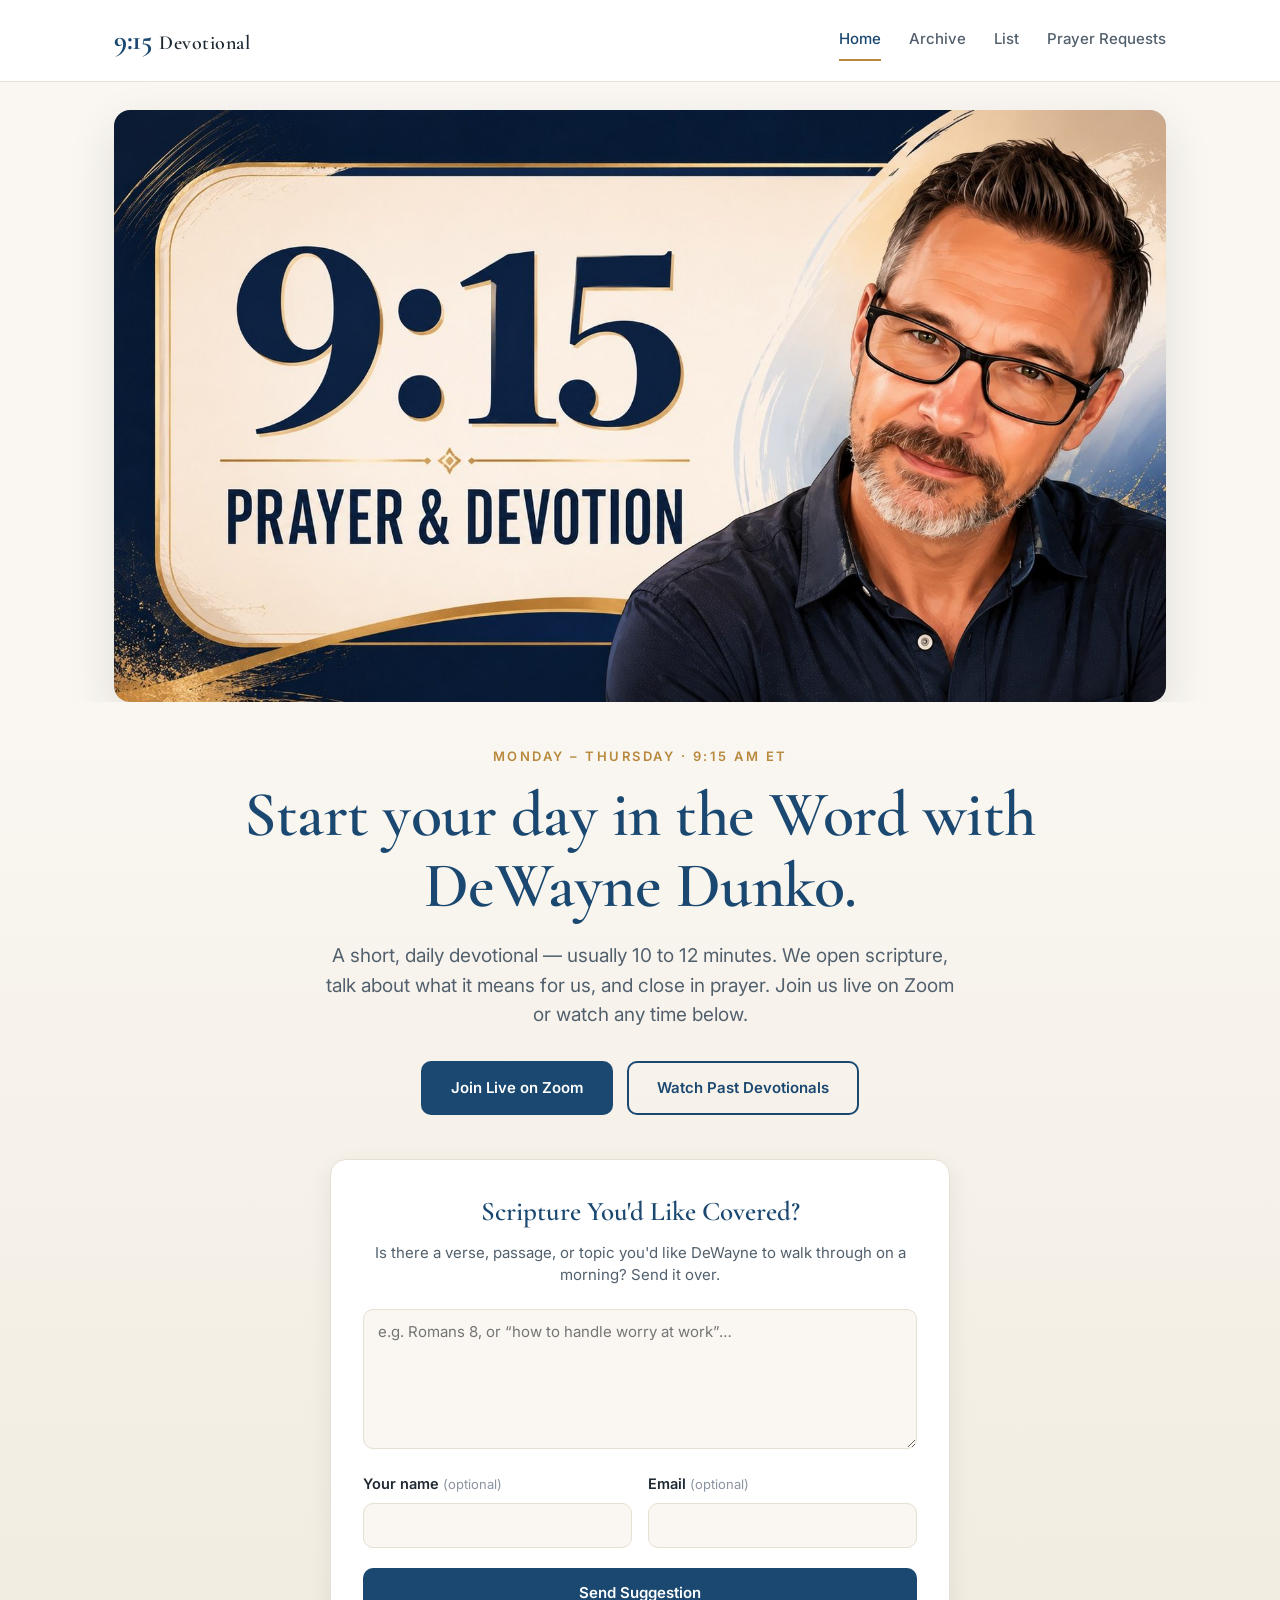
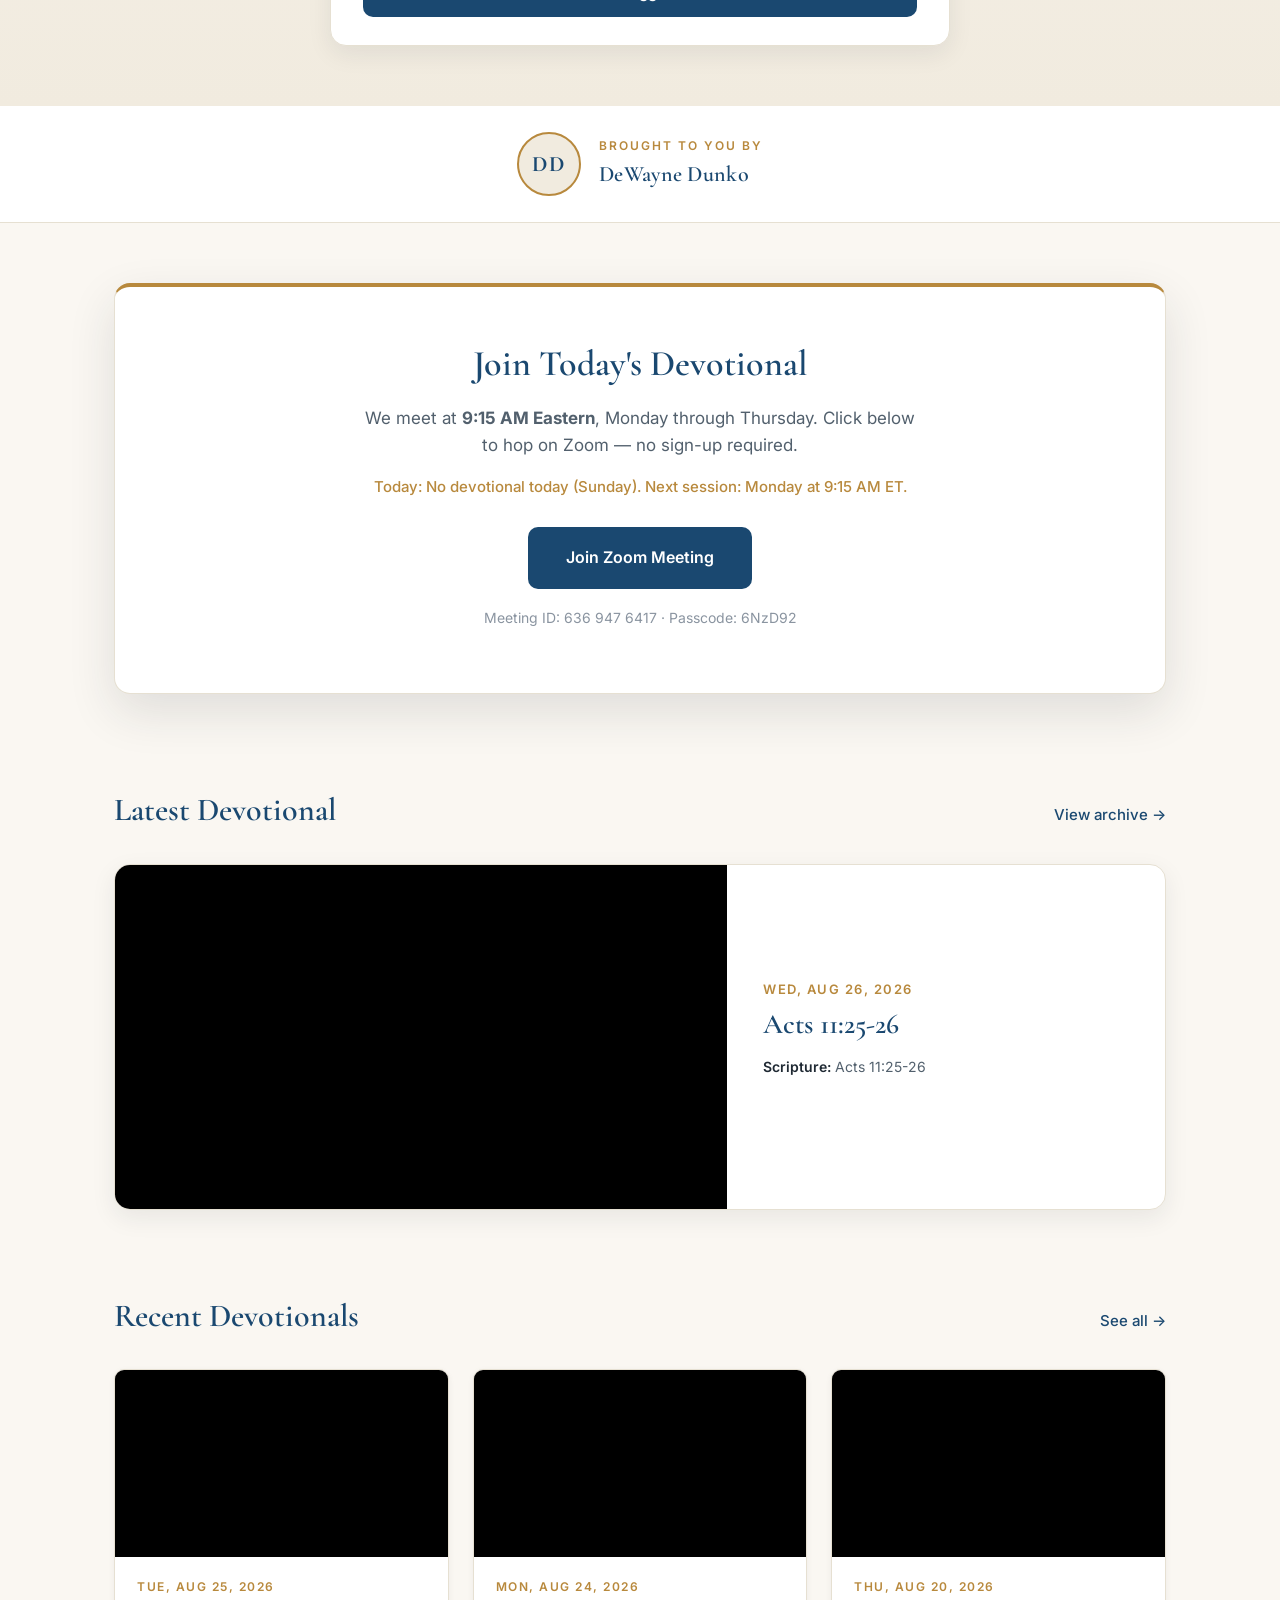
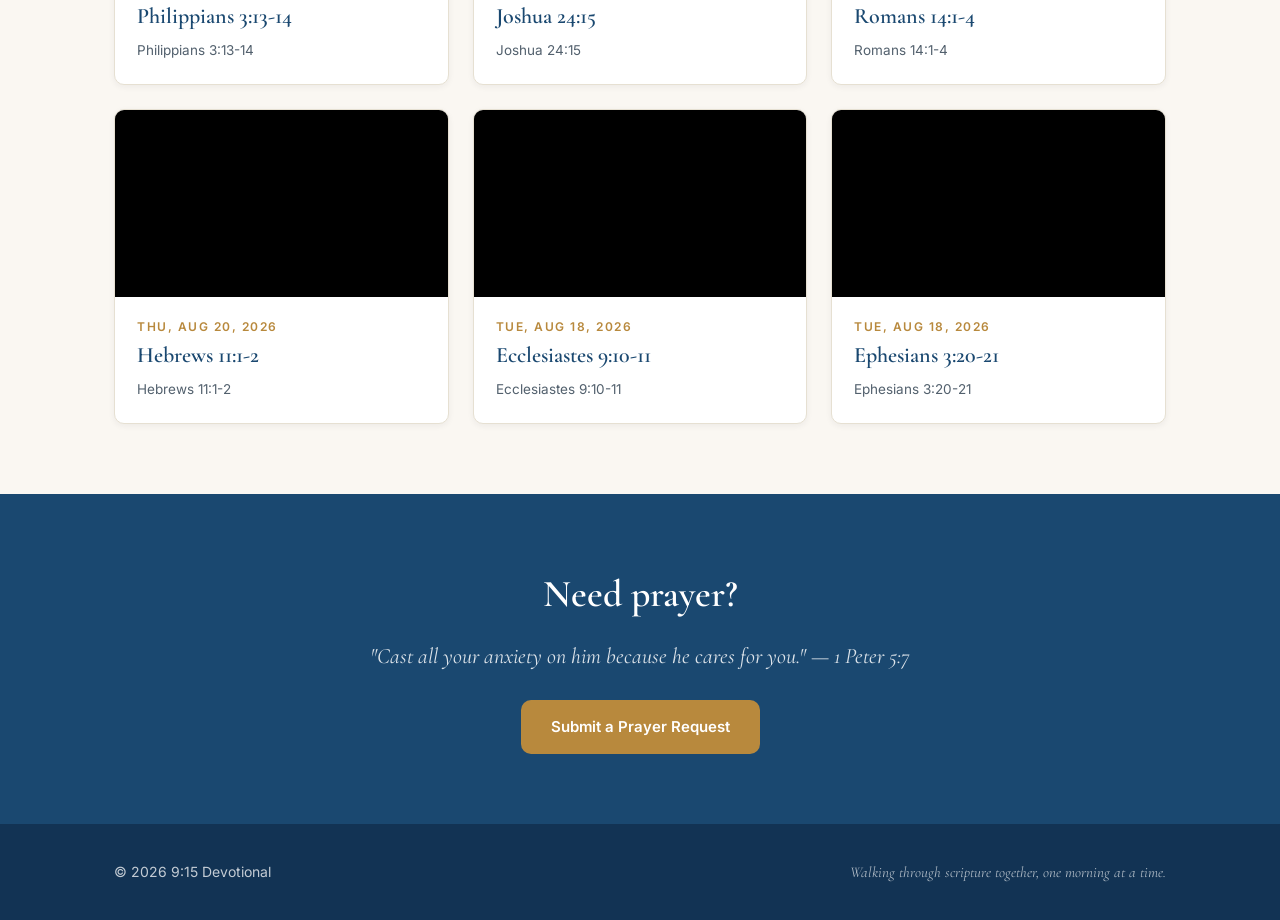
==== commit 3809ee8a: "Add scripture List page; fix book-name parsing in daily updater" ====
--- a/index.html
+++ b/index.html
@@ -41,6 +41,7 @@
       <nav class="nav">
         <a href="index.html" class="active">Home</a>
         <a href="devotionals.html">Archive</a>
+        <a href="list.html">List</a>
         <a href="prayer.html">Prayer Requests</a>
       </nav>
     </div>
--- a/styles.css
+++ b/styles.css
@@ -915,3 +915,203 @@
     padding: 24px;
   }
 }
+
+/* ---------- Scripture List page ---------- */
+
+.list-stats {
+  font-size: 15px;
+  color: var(--color-text-soft);
+  margin: 6px 0 0;
+}
+
+.list-stats strong {
+  color: var(--color-accent);
+  font-weight: 600;
+}
+
+.book-jump {
+  padding: 4px 0 0;
+  background: var(--color-bg-alt);
+}
+
+.book-jump-inner {
+  display: flex;
+  flex-wrap: wrap;
+  gap: 8px;
+  justify-content: center;
+  padding: 22px 0 26px;
+  border-top: 1px solid var(--color-border);
+}
+
+.jump-chip {
+  display: inline-flex;
+  align-items: center;
+  gap: 7px;
+  padding: 6px 13px;
+  border-radius: 999px;
+  background: var(--color-surface);
+  border: 1px solid var(--color-border);
+  font-size: 13.5px;
+  font-weight: 500;
+  color: var(--color-text-soft);
+  text-decoration: none;
+  transition: border-color 0.15s, color 0.15s, box-shadow 0.15s;
+}
+
+.jump-chip:hover {
+  color: var(--color-accent);
+  border-color: var(--color-gold-soft);
+  box-shadow: var(--shadow-sm);
+  text-decoration: none;
+}
+
+.jump-chip span {
+  font-size: 12px;
+  font-weight: 600;
+  color: var(--color-gold);
+}
+
+.scripture-list {
+  padding: 46px 0 70px;
+}
+
+.testament-block {
+  margin-bottom: 14px;
+}
+
+.testament-head {
+  font-family: var(--font-serif);
+  font-size: 15px;
+  letter-spacing: 2.5px;
+  text-transform: uppercase;
+  font-weight: 700;
+  color: var(--color-gold);
+  margin: 34px 0 18px;
+  padding-bottom: 10px;
+  border-bottom: 1px solid var(--color-border);
+}
+
+.testament-block:first-child .testament-head {
+  margin-top: 0;
+}
+
+.book-block {
+  background: var(--color-surface);
+  border: 1px solid var(--color-border);
+  border-radius: var(--radius-lg);
+  box-shadow: var(--shadow-sm);
+  padding: 22px 26px 12px;
+  margin-bottom: 16px;
+  scroll-margin-top: 24px;
+}
+
+.book-head {
+  font-family: var(--font-serif);
+  font-size: 26px;
+  font-weight: 600;
+  color: var(--color-accent);
+  margin: 0 0 10px;
+  display: flex;
+  align-items: baseline;
+  gap: 10px;
+}
+
+.book-count {
+  font-family: var(--font-sans);
+  font-size: 12px;
+  font-weight: 600;
+  color: var(--color-gold);
+  background: var(--color-bg-alt);
+  border-radius: 999px;
+  padding: 2px 9px;
+}
+
+.book-note {
+  margin: -4px 0 8px;
+  font-size: 14px;
+  color: var(--color-muted);
+}
+
+.verse-list {
+  list-style: none;
+  margin: 0;
+  padding: 0;
+}
+
+.verse-row + .verse-row {
+  border-top: 1px solid var(--color-border);
+}
+
+.verse-link {
+  display: flex;
+  align-items: baseline;
+  justify-content: space-between;
+  gap: 16px;
+  padding: 11px 10px;
+  margin: 0 -10px;
+  border-radius: var(--radius);
+  text-decoration: none;
+  transition: background 0.15s;
+}
+
+.verse-link:hover {
+  background: var(--color-bg);
+  text-decoration: none;
+}
+
+.verse-ref {
+  font-weight: 600;
+  font-size: 16px;
+  color: var(--color-accent);
+  white-space: nowrap;
+}
+
+.verse-ref-wide {
+  white-space: normal;
+}
+
+.verse-meta {
+  display: flex;
+  align-items: baseline;
+  gap: 12px;
+  text-align: right;
+  min-width: 0;
+}
+
+.verse-title {
+  font-size: 14px;
+  color: var(--color-text-soft);
+  overflow: hidden;
+  text-overflow: ellipsis;
+  white-space: nowrap;
+}
+
+.verse-date {
+  font-size: 13px;
+  color: var(--color-muted);
+  white-space: nowrap;
+}
+
+.other-block {
+  margin-top: 26px;
+}
+
+@media (max-width: 620px) {
+  .book-block { padding: 20px 18px 10px; }
+  .book-head { font-size: 23px; }
+  .verse-link {
+    flex-direction: column;
+    align-items: flex-start;
+    gap: 3px;
+  }
+  .verse-meta {
+    text-align: left;
+    gap: 10px;
+    flex-wrap: wrap;
+  }
+  .verse-title { white-space: normal; }
+}
+
+@media (max-width: 580px) {
+  .nav { gap: 14px; }
+}
